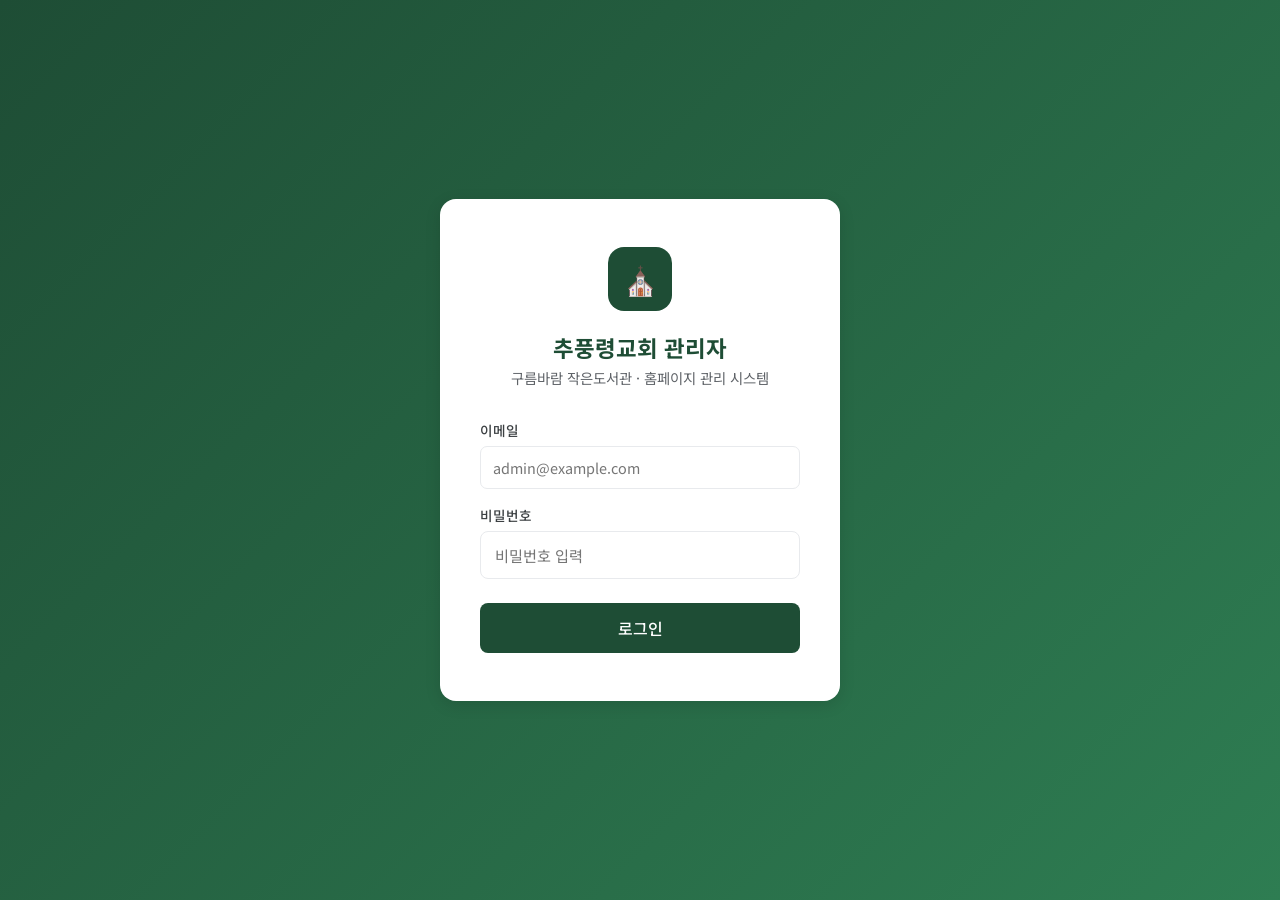
==== admin/index.html @ f8f676aa "Add files via upload" ====
<!DOCTYPE html>
<html lang="ko">
<head>
  <meta charset="UTF-8">
  <meta name="viewport" content="width=device-width, initial-scale=1.0">
  <title>관리자 페이지 — 추풍령교회</title>
  <link rel="preconnect" href="https://fonts.googleapis.com">
  <link href="https://fonts.googleapis.com/css2?family=Noto+Sans+KR:wght@300;400;500;700&display=swap" rel="stylesheet">
  <style>
    :root {
      --green-deep: #1E4D35;
      --green-mid: #2E7D52;
      --green-light: #4CAF7A;
      --amber: #D4A843;
      --amber-light: #F0C96A;
      --cream: #FAFAF7;
      --gray-50: #F8F9FA;
      --gray-100: #F1F3F4;
      --gray-200: #E8EAED;
      --gray-400: #9AA0A6;
      --gray-600: #5F6368;
      --gray-800: #3C4043;
      --text: #1a1a1a;
      --danger: #D93025;
      --danger-light: #FCE8E6;
      --success: #188038;
      --success-light: #E6F4EA;
      --shadow: 0 2px 8px rgba(0,0,0,0.08);
      --shadow-md: 0 4px 16px rgba(0,0,0,0.12);
    }

    * { box-sizing: border-box; margin: 0; padding: 0; }

    body {
      font-family: 'Noto Sans KR', sans-serif;
      background: var(--gray-100);
      color: var(--text);
      min-height: 100vh;
    }

    /* ── 로그인 화면 ── */
    #login-screen {
      min-height: 100vh;
      display: flex;
      align-items: center;
      justify-content: center;
      background: linear-gradient(135deg, var(--green-deep) 0%, var(--green-mid) 100%);
    }

    .login-card {
      background: white;
      border-radius: 16px;
      padding: 48px 40px;
      width: 100%;
      max-width: 400px;
      box-shadow: var(--shadow-md);
      text-align: center;
    }

    .login-logo {
      width: 64px;
      height: 64px;
      background: var(--green-deep);
      border-radius: 16px;
      display: flex;
      align-items: center;
      justify-content: center;
      margin: 0 auto 20px;
      font-size: 28px;
    }

    .login-card h1 { font-size: 1.4rem; color: var(--green-deep); margin-bottom: 4px; }
    .login-card p { color: var(--gray-600); font-size: 0.9rem; margin-bottom: 32px; }

    .form-group { margin-bottom: 16px; text-align: left; }
    .form-group label { display: block; font-size: 0.85rem; font-weight: 500; color: var(--gray-800); margin-bottom: 6px; }
    .form-group input {
      width: 100%;
      padding: 12px 14px;
      border: 1.5px solid var(--gray-200);
      border-radius: 8px;
      font-size: 0.95rem;
      font-family: inherit;
      transition: border-color 0.2s;
      outline: none;
    }
    .form-group input:focus { border-color: var(--green-mid); }

    .btn-login {
      width: 100%;
      padding: 13px;
      background: var(--green-deep);
      color: white;
      border: none;
      border-radius: 8px;
      font-size: 1rem;
      font-weight: 500;
      font-family: inherit;
      cursor: pointer;
      margin-top: 8px;
      transition: background 0.2s;
    }
    .btn-login:hover { background: var(--green-mid); }

    #login-error {
      color: var(--danger);
      font-size: 0.85rem;
      margin-top: 12px;
      display: none;
    }

    /* ── 관리자 레이아웃 ── */
    #admin-app { display: none; min-height: 100vh; }

    .admin-header {
      background: var(--green-deep);
      color: white;
      padding: 0 24px;
      height: 60px;
      display: flex;
      align-items: center;
      justify-content: space-between;
      position: fixed;
      top: 0; left: 0; right: 0;
      z-index: 100;
      box-shadow: 0 2px 8px rgba(0,0,0,0.2);
    }

    .admin-header-left { display: flex; align-items: center; gap: 12px; }
    .admin-header-logo { font-size: 20px; }
    .admin-header h1 { font-size: 1rem; font-weight: 600; }
    .admin-header-sub { font-size: 0.8rem; opacity: 0.7; }

    .admin-header-right { display: flex; align-items: center; gap: 12px; }
    .admin-user { font-size: 0.85rem; opacity: 0.9; }
    .btn-logout {
      background: rgba(255,255,255,0.15);
      color: white;
      border: 1px solid rgba(255,255,255,0.3);
      padding: 6px 14px;
      border-radius: 6px;
      font-size: 0.85rem;
      cursor: pointer;
      font-family: inherit;
      transition: background 0.2s;
    }
    .btn-logout:hover { background: rgba(255,255,255,0.25); }

    .admin-sidebar {
      position: fixed;
      top: 60px; left: 0;
      width: 220px;
      height: calc(100vh - 60px);
      background: white;
      border-right: 1px solid var(--gray-200);
      overflow-y: auto;
      padding: 16px 0;
    }

    .sidebar-section { margin-bottom: 8px; }
    .sidebar-label {
      padding: 8px 20px 4px;
      font-size: 0.72rem;
      font-weight: 700;
      color: var(--gray-400);
      letter-spacing: 0.08em;
      text-transform: uppercase;
    }

    .sidebar-item {
      display: flex;
      align-items: center;
      gap: 10px;
      padding: 10px 20px;
      font-size: 0.9rem;
      color: var(--gray-600);
      cursor: pointer;
      transition: all 0.15s;
      border-left: 3px solid transparent;
    }
    .sidebar-item:hover { background: var(--gray-50); color: var(--green-deep); }
    .sidebar-item.active {
      background: #E8F5EE;
      color: var(--green-deep);
      font-weight: 600;
      border-left-color: var(--green-mid);
    }
    .sidebar-icon { font-size: 16px; width: 20px; text-align: center; }

    .admin-content {
      margin-left: 220px;
      padding-top: 60px;
      min-height: 100vh;
    }

    .content-area {
      padding: 28px 32px;
      max-width: 1000px;
    }

    /* ── 페이지 헤더 ── */
    .page-header {
      display: flex;
      align-items: center;
      justify-content: space-between;
      margin-bottom: 24px;
    }
    .page-header h2 { font-size: 1.4rem; color: var(--green-deep); }
    .page-header p { font-size: 0.85rem; color: var(--gray-600); margin-top: 2px; }

    /* ── 카드 ── */
    .card {
      background: white;
      border-radius: 12px;
      padding: 24px;
      box-shadow: var(--shadow);
      margin-bottom: 20px;
    }
    .card-title {
      font-size: 1rem;
      font-weight: 600;
      color: var(--gray-800);
      margin-bottom: 16px;
      padding-bottom: 12px;
      border-bottom: 1px solid var(--gray-100);
    }

    /* ── 버튼 ── */
    .btn {
      padding: 9px 18px;
      border-radius: 7px;
      font-size: 0.875rem;
      font-weight: 500;
      font-family: inherit;
      cursor: pointer;
      border: none;
      transition: all 0.15s;
      display: inline-flex;
      align-items: center;
      gap: 6px;
    }
    .btn-primary { background: var(--green-deep); color: white; }
    .btn-primary:hover { background: var(--green-mid); }
    .btn-secondary { background: var(--gray-100); color: var(--gray-800); border: 1px solid var(--gray-200); }
    .btn-secondary:hover { background: var(--gray-200); }
    .btn-danger { background: var(--danger-light); color: var(--danger); }
    .btn-danger:hover { background: #f8d0cd; }
    .btn-sm { padding: 6px 12px; font-size: 0.8rem; }
    .btn-amber { background: var(--amber); color: white; }
    .btn-amber:hover { background: #c49030; }

    /* ── 폼 ── */
    .form-row { display: grid; grid-template-columns: 1fr 1fr; gap: 16px; margin-bottom: 16px; }
    .form-row.single { grid-template-columns: 1fr; }
    .form-row.triple { grid-template-columns: 1fr 1fr 1fr; }

    label { display: block; font-size: 0.85rem; font-weight: 500; color: var(--gray-800); margin-bottom: 6px; }
    input[type="text"], input[type="date"], input[type="url"], select, textarea {
      width: 100%;
      padding: 10px 12px;
      border: 1.5px solid var(--gray-200);
      border-radius: 7px;
      font-size: 0.9rem;
      font-family: inherit;
      color: var(--text);
      outline: none;
      transition: border-color 0.2s;
      background: white;
    }
    input:focus, select:focus, textarea:focus { border-color: var(--green-mid); }
    textarea { resize: vertical; min-height: 100px; }

    /* ── 테이블 ── */
    .data-table { width: 100%; border-collapse: collapse; }
    .data-table th {
      text-align: left;
      padding: 10px 14px;
      font-size: 0.8rem;
      font-weight: 600;
      color: var(--gray-600);
      background: var(--gray-50);
      border-bottom: 1px solid var(--gray-200);
    }
    .data-table td {
      padding: 12px 14px;
      font-size: 0.875rem;
      border-bottom: 1px solid var(--gray-100);
      vertical-align: middle;
    }
    .data-table tr:hover td { background: var(--gray-50); }
    .data-table tr:last-child td { border-bottom: none; }

    .badge {
      display: inline-block;
      padding: 3px 8px;
      border-radius: 4px;
      font-size: 0.75rem;
      font-weight: 600;
    }
    .badge-church { background: #E3F0E9; color: #1E4D35; }
    .badge-library { background: #E8F0FE; color: #1A73E8; }
    .badge-event { background: #FEF7E0; color: #B06000; }
    .badge-new { background: #FCE8E6; color: var(--danger); }

    /* ── 갤러리 업로드 ── */
    .upload-zone {
      border: 2px dashed var(--gray-200);
      border-radius: 10px;
      padding: 32px;
      text-align: center;
      cursor: pointer;
      transition: all 0.2s;
      background: var(--gray-50);
    }
    .upload-zone:hover, .upload-zone.dragover {
      border-color: var(--green-mid);
      background: #E8F5EE;
    }
    .upload-icon { font-size: 36px; margin-bottom: 8px; }
    .upload-zone p { color: var(--gray-600); font-size: 0.9rem; }
    .upload-zone span { color: var(--green-mid); font-weight: 600; }

    .preview-grid {
      display: grid;
      grid-template-columns: repeat(auto-fill, minmax(100px, 1fr));
      gap: 10px;
      margin-top: 16px;
    }
    .preview-item {
      position: relative;
      aspect-ratio: 1;
      border-radius: 8px;
      overflow: hidden;
      background: var(--gray-100);
    }
    .preview-item img { width: 100%; height: 100%; object-fit: cover; }
    .preview-remove {
      position: absolute;
      top: 4px; right: 4px;
      width: 22px; height: 22px;
      background: rgba(0,0,0,0.6);
      color: white;
      border: none;
      border-radius: 50%;
      cursor: pointer;
      font-size: 12px;
      display: flex;
      align-items: center;
      justify-content: center;
    }

    /* ── 대시보드 카드 ── */
    .stat-grid { display: grid; grid-template-columns: repeat(4, 1fr); gap: 16px; margin-bottom: 24px; }
    .stat-card {
      background: white;
      border-radius: 12px;
      padding: 20px;
      box-shadow: var(--shadow);
      display: flex;
      align-items: center;
      gap: 14px;
    }
    .stat-icon {
      width: 48px; height: 48px;
      border-radius: 10px;
      display: flex;
      align-items: center;
      justify-content: center;
      font-size: 22px;
      flex-shrink: 0;
    }
    .stat-icon.green { background: #E8F5EE; }
    .stat-icon.blue { background: #E8F0FE; }
    .stat-icon.amber { background: #FEF7E0; }
    .stat-icon.red { background: #FCE8E6; }
    .stat-num { font-size: 1.6rem; font-weight: 700; color: var(--green-deep); }
    .stat-label { font-size: 0.8rem; color: var(--gray-600); }

    /* ── 섹션 탭 ── */
    .tab-bar {
      display: flex;
      gap: 4px;
      background: var(--gray-100);
      padding: 4px;
      border-radius: 8px;
      margin-bottom: 20px;
      width: fit-content;
    }
    .tab-btn {
      padding: 8px 16px;
      border: none;
      background: none;
      border-radius: 6px;
      font-size: 0.875rem;
      font-family: inherit;
      color: var(--gray-600);
      cursor: pointer;
      transition: all 0.15s;
    }
    .tab-btn.active { background: white; color: var(--green-deep); font-weight: 600; box-shadow: var(--shadow); }

    /* ── 토스트 ── */
    #toast {
      position: fixed;
      bottom: 24px; right: 24px;
      background: var(--green-deep);
      color: white;
      padding: 12px 20px;
      border-radius: 8px;
      font-size: 0.9rem;
      box-shadow: var(--shadow-md);
      transform: translateY(80px);
      opacity: 0;
      transition: all 0.3s;
      z-index: 999;
    }
    #toast.show { transform: translateY(0); opacity: 1; }
    #toast.error { background: var(--danger); }

    /* ── 모달 ── */
    .modal-overlay {
      position: fixed;
      inset: 0;
      background: rgba(0,0,0,0.4);
      z-index: 200;
      display: flex;
      align-items: center;
      justify-content: center;
      padding: 20px;
      display: none;
    }
    .modal-overlay.open { display: flex; }
    .modal-box {
      background: white;
      border-radius: 14px;
      width: 100%;
      max-width: 560px;
      max-height: 90vh;
      overflow-y: auto;
    }
    .modal-header {
      padding: 20px 24px;
      border-bottom: 1px solid var(--gray-100);
      display: flex;
      align-items: center;
      justify-content: space-between;
    }
    .modal-header h3 { font-size: 1.1rem; color: var(--green-deep); }
    .modal-close { background: none; border: none; font-size: 20px; cursor: pointer; color: var(--gray-400); }
    .modal-body { padding: 24px; }
    .modal-footer {
      padding: 16px 24px;
      border-top: 1px solid var(--gray-100);
      display: flex;
      gap: 10px;
      justify-content: flex-end;
    }

    /* ── 빈 상태 ── */
    .empty-state { text-align: center; padding: 48px 20px; color: var(--gray-400); }
    .empty-state .empty-icon { font-size: 40px; margin-bottom: 12px; }
    .empty-state p { font-size: 0.9rem; }

    /* 반응형 */
    @media (max-width: 900px) {
      .admin-sidebar { display: none; }
      .admin-content { margin-left: 0; }
      .stat-grid { grid-template-columns: 1fr 1fr; }
    }
    @media (max-width: 600px) {
      .content-area { padding: 16px; }
      .form-row { grid-template-columns: 1fr; }
      .stat-grid { grid-template-columns: 1fr 1fr; }
    }

    /* 페이지 표시 제어 */
    .admin-page { display: none; }
    .admin-page.active { display: block; }
  </style>
</head>
<body>

<!-- ====== 로그인 화면 ====== -->
<div id="login-screen">
  <div class="login-card">
    <div class="login-logo">⛪</div>
    <h1>추풍령교회 관리자</h1>
    <p>구름바람 작은도서관 · 홈페이지 관리 시스템</p>

    <div class="form-group">
      <label for="login-email">이메일</label>
      <input type="text" id="login-email" placeholder="admin@example.com" autocomplete="username">
    </div>
    <div class="form-group">
      <label for="login-pw">비밀번호</label>
      <input type="password" id="login-pw" placeholder="비밀번호 입력" autocomplete="current-password">
    </div>
    <button class="btn-login" onclick="doLogin()">로그인</button>
    <div id="login-error">이메일 또는 비밀번호가 올바르지 않습니다.</div>
  </div>
</div>

<!-- ====== 관리자 앱 ====== -->
<div id="admin-app">
  <!-- 헤더 -->
  <header class="admin-header">
    <div class="admin-header-left">
      <span class="admin-header-logo">⛪</span>
      <div>
        <h1>추풍령교회</h1>
        <div class="admin-header-sub">구름바람 작은도서관 · 관리자 패널</div>
      </div>
    </div>
    <div class="admin-header-right">
      <span class="admin-user" id="user-email-display"></span>
      <button class="btn-logout" onclick="doLogout()">로그아웃</button>
    </div>
  </header>

  <!-- 사이드바 -->
  <nav class="admin-sidebar">
    <div class="sidebar-section">
      <div class="sidebar-label">개요</div>
      <div class="sidebar-item active" onclick="goPage('dashboard', this)">
        <span class="sidebar-icon">🏠</span> 대시보드
      </div>
    </div>
    <div class="sidebar-section">
      <div class="sidebar-label">교회</div>
      <div class="sidebar-item" onclick="goPage('notices', this)">
        <span class="sidebar-icon">📢</span> 공지 · 행사
      </div>
      <div class="sidebar-item" onclick="goPage('sermons', this)">
        <span class="sidebar-icon">🎙️</span> 설교 관리
      </div>
    </div>
    <div class="sidebar-section">
      <div class="sidebar-label">도서관</div>
      <div class="sidebar-item" onclick="goPage('programs', this)">
        <span class="sidebar-icon">📚</span> 프로그램
      </div>
      <div class="sidebar-item" onclick="goPage('gallery', this)">
        <span class="sidebar-icon">🖼️</span> 사진 갤러리
      </div>
    </div>
    <div class="sidebar-section">
      <div class="sidebar-label">운영</div>
      <div class="sidebar-item" onclick="goPage('inquiries', this)">
        <span class="sidebar-icon">✉️</span> 문의 내역
      </div>
    </div>
  </nav>

  <!-- 메인 콘텐츠 -->
  <main class="admin-content">
    <div class="content-area">

      <!-- ── 대시보드 ── -->
      <div id="page-dashboard" class="admin-page active">
        <div class="page-header">
          <div>
            <h2>대시보드</h2>
            <p>홈페이지 현황 한눈에 보기</p>
          </div>
        </div>

        <div class="stat-grid">
          <div class="stat-card">
            <div class="stat-icon green">📢</div>
            <div>
              <div class="stat-num" id="stat-notices">—</div>
              <div class="stat-label">공지사항</div>
            </div>
          </div>
          <div class="stat-card">
            <div class="stat-icon blue">🎙️</div>
            <div>
              <div class="stat-num" id="stat-sermons">—</div>
              <div class="stat-label">설교</div>
            </div>
          </div>
          <div class="stat-card">
            <div class="stat-icon amber">🖼️</div>
            <div>
              <div class="stat-num" id="stat-gallery">—</div>
              <div class="stat-label">갤러리 사진</div>
            </div>
          </div>
          <div class="stat-card">
            <div class="stat-icon red">✉️</div>
            <div>
              <div class="stat-num" id="stat-inquiries">—</div>
              <div class="stat-label">미확인 문의</div>
            </div>
          </div>
        </div>

        <div style="display:grid; grid-template-columns:1fr 1fr; gap:20px;">
          <div class="card">
            <div class="card-title">최근 공지사항</div>
            <div id="dash-notices">
              <div class="empty-state"><div class="empty-icon">📢</div><p>공지사항이 없습니다</p></div>
            </div>
            <div style="margin-top:12px;">
              <button class="btn btn-secondary btn-sm" onclick="goPage('notices', null)">모두 보기 →</button>
            </div>
          </div>
          <div class="card">
            <div class="card-title">최근 문의</div>
            <div id="dash-inquiries">
              <div class="empty-state"><div class="empty-icon">✉️</div><p>문의가 없습니다</p></div>
            </div>
            <div style="margin-top:12px;">
              <button class="btn btn-secondary btn-sm" onclick="goPage('inquiries', null)">모두 보기 →</button>
            </div>
          </div>
        </div>

        <!-- Firebase 미설정 안내 -->
        <div id="firebase-notice" class="card" style="border-left: 4px solid var(--amber); display:none;">
          <div class="card-title">⚠️ Firebase 연결 필요</div>
          <p style="font-size:0.9rem; color:var(--gray-600); margin-bottom:12px;">
            현재 데모 모드로 동작 중입니다. 데이터를 실제로 저장하려면 Firebase 프로젝트를 연결해야 합니다.
          </p>
          <p style="font-size:0.85rem; color:var(--gray-600);">
            📄 <strong>js/app.js</strong> 상단의 <code>firebaseConfig</code>에 Firebase 콘솔의 설정값을 입력하세요.<br>
            자세한 내용은 동봉된 <strong>README.md</strong>를 참조하세요.
          </p>
        </div>
      </div>

      <!-- ── 공지 · 행사 ── -->
      <div id="page-notices" class="admin-page">
        <div class="page-header">
          <div>
            <h2>공지 · 행사 관리</h2>
            <p>교회 공지, 도서관 공지, 행사 일정 관리</p>
          </div>
          <button class="btn btn-primary" onclick="openNoticeModal()">＋ 새 공지 등록</button>
        </div>

        <div class="card">
          <div class="tab-bar">
            <button class="tab-btn active" onclick="filterNotices('all', this)">전체</button>
            <button class="tab-btn" onclick="filterNotices('church', this)">교회</button>
            <button class="tab-btn" onclick="filterNotices('library', this)">도서관</button>
            <button class="tab-btn" onclick="filterNotices('event', this)">행사</button>
          </div>

          <table class="data-table">
            <thead>
              <tr>
                <th style="width:70px">분류</th>
                <th>제목</th>
                <th style="width:100px">날짜</th>
                <th style="width:80px">상태</th>
                <th style="width:120px">관리</th>
              </tr>
            </thead>
            <tbody id="notices-tbody">
              <tr><td colspan="5"><div class="empty-state"><div class="empty-icon">📢</div><p>공지사항이 없습니다</p></div></td></tr>
            </tbody>
          </table>
        </div>
      </div>

      <!-- ── 설교 관리 ── -->
      <div id="page-sermons" class="admin-page">
        <div class="page-header">
          <div>
            <h2>설교 관리</h2>
            <p>유튜브 연동으로 설교 영상 등록</p>
          </div>
          <button class="btn btn-primary" onclick="openSermonModal()">＋ 설교 등록</button>
        </div>

        <div class="card" style="margin-bottom:20px; padding:16px 20px; background:#F0F7F4; border:1px solid #C5DED0;">
          <p style="font-size:0.875rem; color:var(--green-deep);">
            💡 유튜브 영상 URL(또는 영상 ID)만 입력하면 썸네일과 함께 자동으로 표시됩니다.
          </p>
        </div>

        <div class="card">
          <table class="data-table">
            <thead>
              <tr>
                <th style="width:80px">썸네일</th>
                <th>설교 제목</th>
                <th style="width:90px">설교자</th>
                <th style="width:100px">날짜</th>
                <th style="width:140px">본문</th>
                <th style="width:100px">관리</th>
              </tr>
            </thead>
            <tbody id="sermons-tbody">
              <tr><td colspan="6"><div class="empty-state"><div class="empty-icon">🎙️</div><p>등록된 설교가 없습니다</p></div></td></tr>
            </tbody>
          </table>
        </div>
      </div>

      <!-- ── 프로그램 ── -->
      <div id="page-programs" class="admin-page">
        <div class="page-header">
          <div>
            <h2>프로그램 관리</h2>
            <p>구름바람 작은도서관 운영 프로그램</p>
          </div>
          <button class="btn btn-primary" onclick="openProgramModal()">＋ 프로그램 추가</button>
        </div>

        <div class="card">
          <table class="data-table">
            <thead>
              <tr>
                <th>프로그램명</th>
                <th style="width:80px">대상</th>
                <th style="width:90px">운영 현황</th>
                <th style="width:180px">한 줄 소개</th>
                <th style="width:100px">관리</th>
              </tr>
            </thead>
            <tbody id="programs-tbody"></tbody>
          </table>
        </div>
      </div>

      <!-- ── 갤러리 ── -->
      <div id="page-gallery" class="admin-page">
        <div class="page-header">
          <div>
            <h2>사진 갤러리</h2>
            <p>활동 사진 업로드 및 관리</p>
          </div>
        </div>

        <div class="card">
          <div class="card-title">📤 사진 업로드</div>

          <div class="form-row triple">
            <div>
              <label>카테고리</label>
              <select id="gallery-category">
                <option value="church">교회 활동</option>
                <option value="worship">예배</option>
                <option value="library">도서관</option>
                <option value="program">프로그램</option>
                <option value="event">행사</option>
              </select>
            </div>
            <div>
              <label>날짜</label>
              <input type="date" id="gallery-date">
            </div>
            <div>
              <label>제목 (선택)</label>
              <input type="text" id="gallery-title" placeholder="활동명 입력">
            </div>
          </div>

          <div class="upload-zone" id="upload-zone"
               onclick="document.getElementById('gallery-file-input').click()"
               ondragover="handleDragOver(event)"
               ondragleave="handleDragLeave(event)"
               ondrop="handleDrop(event)">
            <div class="upload-icon">📷</div>
            <p><span>클릭하거나 드래그</span>하여 사진을 추가하세요</p>
            <p style="font-size:0.8rem; color:var(--gray-400); margin-top:4px;">JPG, PNG, WEBP · 최대 10MB · 여러 장 동시 업로드 가능</p>
          </div>
          <input type="file" id="gallery-file-input" accept="image/*" multiple style="display:none" onchange="handleFileSelect(event)">

          <div class="preview-grid" id="preview-grid"></div>

          <div style="margin-top:16px; display:flex; gap:10px; align-items:center;">
            <button class="btn btn-primary" onclick="uploadGallery()">☁️ 업로드</button>
            <button class="btn btn-secondary" onclick="clearPreview()">초기화</button>
            <span id="upload-status" style="font-size:0.85rem; color:var(--gray-600);"></span>
          </div>
        </div>

        <div class="card">
          <div class="card-title">📁 등록된 사진</div>
          <div class="tab-bar">
            <button class="tab-btn active" onclick="filterGallery('all', this)">전체</button>
            <button class="tab-btn" onclick="filterGallery('church', this)">교회</button>
            <button class="tab-btn" onclick="filterGallery('worship', this)">예배</button>
            <button class="tab-btn" onclick="filterGallery('library', this)">도서관</button>
            <button class="tab-btn" onclick="filterGallery('program', this)">프로그램</button>
            <button class="tab-btn" onclick="filterGallery('event', this)">행사</button>
          </div>
          <div id="gallery-grid" style="display:grid; grid-template-columns:repeat(auto-fill, minmax(130px, 1fr)); gap:12px;">
            <div class="empty-state" style="grid-column:1/-1;"><div class="empty-icon">🖼️</div><p>등록된 사진이 없습니다</p></div>
          </div>
        </div>
      </div>

      <!-- ── 문의 내역 ── -->
      <div id="page-inquiries" class="admin-page">
        <div class="page-header">
          <div>
            <h2>문의 내역</h2>
            <p>홈페이지 문의하기를 통해 접수된 내용</p>
          </div>
        </div>

        <div class="card">
          <table class="data-table">
            <thead>
              <tr>
                <th style="width:90px">날짜</th>
                <th style="width:90px">이름</th>
                <th style="width:110px">연락처</th>
                <th>제목</th>
                <th style="width:70px">확인</th>
                <th style="width:80px">관리</th>
              </tr>
            </thead>
            <tbody id="inquiries-tbody">
              <tr><td colspan="6"><div class="empty-state"><div class="empty-icon">✉️</div><p>문의가 없습니다</p></div></td></tr>
            </tbody>
          </table>
        </div>
      </div>

    </div>
  </main>
</div>

<!-- ====== 공지 등록 모달 ====== -->
<div class="modal-overlay" id="notice-modal">
  <div class="modal-box">
    <div class="modal-header">
      <h3 id="notice-modal-title">공지 등록</h3>
      <button class="modal-close" onclick="closeModal('notice-modal')">✕</button>
    </div>
    <div class="modal-body">
      <input type="hidden" id="notice-edit-id">
      <div class="form-row">
        <div>
          <label>분류 *</label>
          <select id="notice-category">
            <option value="church">교회 공지</option>
            <option value="library">도서관 공지</option>
            <option value="event">행사</option>
          </select>
        </div>
        <div>
          <label>날짜 *</label>
          <input type="date" id="notice-date">
        </div>
      </div>
      <div class="form-row single">
        <div>
          <label>제목 *</label>
          <input type="text" id="notice-title" placeholder="공지 제목 입력">
        </div>
      </div>
      <div class="form-row single">
        <div>
          <label>내용</label>
          <textarea id="notice-content" rows="5" placeholder="공지 내용을 입력하세요"></textarea>
        </div>
      </div>
    </div>
    <div class="modal-footer">
      <button class="btn btn-secondary" onclick="closeModal('notice-modal')">취소</button>
      <button class="btn btn-primary" onclick="saveNotice()">저장</button>
    </div>
  </div>
</div>

<!-- ====== 설교 등록 모달 ====== -->
<div class="modal-overlay" id="sermon-modal">
  <div class="modal-box">
    <div class="modal-header">
      <h3 id="sermon-modal-title">설교 등록</h3>
      <button class="modal-close" onclick="closeModal('sermon-modal')">✕</button>
    </div>
    <div class="modal-body">
      <input type="hidden" id="sermon-edit-id">
      <div class="form-row single">
        <div>
          <label>설교 제목 *</label>
          <input type="text" id="sermon-title" placeholder="예) 하나님의 은혜">
        </div>
      </div>
      <div class="form-row">
        <div>
          <label>설교자</label>
          <input type="text" id="sermon-preacher" placeholder="예) 김철홍 목사">
        </div>
        <div>
          <label>날짜 *</label>
          <input type="date" id="sermon-date">
        </div>
      </div>
      <div class="form-row single">
        <div>
          <label>본문 성경</label>
          <input type="text" id="sermon-scripture" placeholder="예) 요한복음 3:16">
        </div>
      </div>
      <div class="form-row single">
        <div>
          <label>유튜브 URL 또는 영상 ID *</label>
          <input type="text" id="sermon-youtube" placeholder="예) https://youtube.com/watch?v=... 또는 dQw4w9WgXcQ">
        </div>
      </div>
      <div id="youtube-preview" style="margin-top:12px; display:none;">
        <img id="yt-thumb" src="" alt="썸네일" style="width:100%; border-radius:8px; max-height:180px; object-fit:cover;">
      </div>
    </div>
    <div class="modal-footer">
      <button class="btn btn-secondary" onclick="closeModal('sermon-modal')">취소</button>
      <button class="btn btn-secondary" onclick="previewYoutube()">미리보기</button>
      <button class="btn btn-primary" onclick="saveSermon()">저장</button>
    </div>
  </div>
</div>

<!-- ====== 프로그램 등록 모달 ====== -->
<div class="modal-overlay" id="program-modal">
  <div class="modal-box">
    <div class="modal-header">
      <h3 id="program-modal-title">프로그램 추가</h3>
      <button class="modal-close" onclick="closeModal('program-modal')">✕</button>
    </div>
    <div class="modal-body">
      <input type="hidden" id="program-edit-id">
      <div class="form-row single">
        <div>
          <label>프로그램명 *</label>
          <input type="text" id="program-name" placeholder="예) 구름빵 독서교실">
        </div>
      </div>
      <div class="form-row">
        <div>
          <label>대상</label>
          <input type="text" id="program-target" placeholder="예) 아동, 어르신">
        </div>
        <div>
          <label>운영 현황</label>
          <select id="program-status">
            <option value="운영 중">운영 중</option>
            <option value="모집 중">모집 중</option>
            <option value="준비 중">준비 중</option>
            <option value="종료">종료</option>
          </select>
        </div>
      </div>
      <div class="form-row single">
        <div>
          <label>한 줄 소개</label>
          <input type="text" id="program-desc" placeholder="프로그램을 한 줄로 소개해주세요">
        </div>
      </div>
      <div class="form-row single">
        <div>
          <label>상세 내용</label>
          <textarea id="program-detail" rows="4" placeholder="운영 방식, 일정, 문의처 등"></textarea>
        </div>
      </div>
      <div class="form-row">
        <div>
          <label>아이콘 (이모지)</label>
          <input type="text" id="program-icon" placeholder="예) 📚 🎨 ⚽">
        </div>
        <div>
          <label>신규 프로그램 표시</label>
          <select id="program-new">
            <option value="false">일반</option>
            <option value="true">신규 🆕</option>
          </select>
        </div>
      </div>
    </div>
    <div class="modal-footer">
      <button class="btn btn-secondary" onclick="closeModal('program-modal')">취소</button>
      <button class="btn btn-primary" onclick="saveProgram()">저장</button>
    </div>
  </div>
</div>

<!-- ====== 문의 상세 모달 ====== -->
<div class="modal-overlay" id="inquiry-modal">
  <div class="modal-box">
    <div class="modal-header">
      <h3>문의 상세</h3>
      <button class="modal-close" onclick="closeModal('inquiry-modal')">✕</button>
    </div>
    <div class="modal-body" id="inquiry-detail-body"></div>
    <div class="modal-footer">
      <button class="btn btn-secondary" onclick="closeModal('inquiry-modal')">닫기</button>
      <button class="btn btn-primary" id="inquiry-confirm-btn" onclick="confirmInquiry()">확인 처리</button>
    </div>
  </div>
</div>

<!-- 토스트 -->
<div id="toast"></div>

<!-- ====== Firebase & JS ====== -->
<script type="module">
import { initializeApp } from 'https://www.gstatic.com/firebasejs/10.12.0/firebase-app.js';
import {
  getAuth, signInWithEmailAndPassword, signOut, onAuthStateChanged
} from 'https://www.gstatic.com/firebasejs/10.12.0/firebase-auth.js';
import {
  getFirestore, collection, doc, addDoc, getDoc, getDocs,
  updateDoc, deleteDoc, query, orderBy, limit, where,
  serverTimestamp, Timestamp
} from 'https://www.gstatic.com/firebasejs/10.12.0/firebase-firestore.js';
import {
  getStorage, ref, uploadBytesResumable, getDownloadURL, deleteObject
} from 'https://www.gstatic.com/firebasejs/10.12.0/firebase-storage.js';

// ── Firebase 설정 (app.js와 동일한 값 사용) ──────────────────────────
const firebaseConfig = {
  apiKey: "AIzaSyBQRhS0KaxPbATQiiFUxzKcHItGeKNcRBQ",
  authDomain: "chupungnyeong-church.firebaseapp.com",
  projectId: "chupungnyeong-church",
  storageBucket: "chupungnyeong-church.firebasestorage.app",
  messagingSenderId: "755175893815",
  appId: "1:755175893815:web:60ff685cbfa95e9f5948b2",
  measurementId: "G-CG7BB1FD0Y"
};
// ─────────────────────────────────────────────────────────────────────

let app, auth, db, storage;
let isFirebaseReady = false;
let currentUser = null;
let editingInquiryId = null;

// 데모 데이터
const demoData = {
  notices: [
    { id:'n1', title:'2025 하반기 교회 비전 집회 안내', category:'church', date:'2025-08-20', content:'하반기 비전집회가 8월 25일부터 27일까지 진행됩니다.' },
    { id:'n2', title:'구름빵 독서교실 신청 안내', category:'library', date:'2025-08-15', content:'9월 독서교실 참가 신청을 받습니다. 관심 있는 분은 문의해 주세요.' },
    { id:'n3', title:'가을바람 음악회 준비위원 모집', category:'event', date:'2025-08-10', content:'10월 가을바람 음악회 준비위원을 모집합니다.' },
  ],
  sermons: [
    { id:'s1', title:'하나님의 은혜와 우리의 사명', preacher:'김철홍 목사', date:'2025-08-17', scripture:'에베소서 2:8-10', youtubeId:'dQw4w9WgXcQ' },
    { id:'s2', title:'말씀 위에 세워지는 교회', preacher:'김철홍 목사', date:'2025-08-10', scripture:'마태복음 16:18', youtubeId:'dQw4w9WgXcQ' },
  ],
  programs: [
    { id:'p1', name:'구름빵 독서교실', target:'아동', status:'운영 중', desc:'그림책과 독서로 세상을 배워가는 시간', icon:'📖', isNew:false },
    { id:'p2', name:'문해교실', target:'어르신', status:'운영 중', desc:'한글을 배우고 쓰는 삶의 교실', icon:'✏️', isNew:false },
    { id:'p3', name:'풋살·체육 프로그램', target:'아동·청소년', status:'모집 중', desc:'아이원스포츠 연계 전문 체육활동', icon:'⚽', isNew:true },
    { id:'p4', name:'다자녀 동아리 모임', target:'가족', status:'준비 중', desc:'다자녀 가정 교제와 공동체 형성', icon:'👨‍👩‍👧‍👦', isNew:true },
  ],
  gallery: [],
  inquiries: [
    { id:'i1', name:'이민준', phone:'010-1234-5678', subject:'도서관 프로그램 문의', message:'독서교실 신청 방법이 궁금합니다.', confirmed:false, createdAt:'2025-08-18' },
  ]
};

// ── 초기화 ─────────────────────────────────────────────────────────

try {
  if (firebaseConfig.apiKey !== 'YOUR_API_KEY') {
    app = initializeApp(firebaseConfig);
    auth = getAuth(app);
    db = getFirestore(app);
    storage = getStorage(app);
    isFirebaseReady = true;
  }
} catch(e) { console.warn('Firebase 초기화 실패:', e); }

// ── 노출 (전역) ────────────────────────────────────────────────────

window.doLogin = async function() {
  const email = document.getElementById('login-email').value.trim();
  const pw = document.getElementById('login-pw').value;
  const errEl = document.getElementById('login-error');
  errEl.style.display = 'none';

  if (!email || !pw) { errEl.textContent = '이메일과 비밀번호를 입력하세요.'; errEl.style.display = 'block'; return; }

  if (!isFirebaseReady) {
    // 데모 로그인
    if (email === 'admin' && pw === 'admin1234') {
      showAdmin({ email });
    } else {
      errEl.style.display = 'block';
    }
    return;
  }

  try {
    const cred = await signInWithEmailAndPassword(auth, email, pw);
    showAdmin(cred.user);
  } catch(e) {
    errEl.style.display = 'block';
  }
};

window.doLogout = async function() {
  if (isFirebaseReady && auth) await signOut(auth);
  document.getElementById('admin-app').style.display = 'none';
  document.getElementById('login-screen').style.display = 'flex';
};

window.goPage = function(name, el) {
  document.querySelectorAll('.admin-page').forEach(p => p.classList.remove('active'));
  document.querySelectorAll('.sidebar-item').forEach(i => i.classList.remove('active'));
  document.getElementById(`page-${name}`).classList.add('active');
  if (el) el.classList.add('active');
  loadPage(name);
};

if (isFirebaseReady) {
  onAuthStateChanged(auth, user => {
    if (user) showAdmin(user);
  });
}

// ── 로그인 후 앱 표시 ──────────────────────────────────────────────

function showAdmin(user) {
  currentUser = user;
  document.getElementById('login-screen').style.display = 'none';
  document.getElementById('admin-app').style.display = 'block';
  document.getElementById('user-email-display').textContent = user.email || '관리자';
  if (!isFirebaseReady) {
    document.getElementById('firebase-notice').style.display = 'block';
  }
  loadPage('dashboard');
}

// ── 페이지별 데이터 로드 ──────────────────────────────────────────

async function loadPage(name) {
  switch(name) {
    case 'dashboard': await loadDashboard(); break;
    case 'notices':   await loadNotices(); break;
    case 'sermons':   await loadSermons(); break;
    case 'programs':  await loadPrograms(); break;
    case 'gallery':   await loadGallery(); break;
    case 'inquiries': await loadInquiries(); break;
  }
}

// ── 대시보드 ──────────────────────────────────────────────────────

async function loadDashboard() {
  let notices, sermons, gallery, inquiries;

  if (isFirebaseReady) {
    const [nSnap, sSnap, gSnap, iSnap] = await Promise.all([
      getDocs(collection(db, 'notices')),
      getDocs(collection(db, 'sermons')),
      getDocs(collection(db, 'gallery')),
      getDocs(query(collection(db, 'inquiries'), where('confirmed','==',false))),
    ]);
    notices = nSnap.docs;
    sermons = sSnap.docs;
    gallery = gSnap.docs;
    inquiries = iSnap.docs;

    document.getElementById('stat-notices').textContent = notices.length;
    document.getElementById('stat-sermons').textContent = sermons.length;
    document.getElementById('stat-gallery').textContent = gallery.length;
    document.getElementById('stat-inquiries').textContent = inquiries.length;

    // 최근 공지 3개
    const recentN = nSnap.docs.sort((a,b)=> b.data().date?.localeCompare(a.data().date||'') || 0).slice(0,3);
    renderDashNotices(recentN.map(d=>({id:d.id,...d.data()})));
    const recentI = iSnap.docs.slice(0,3);
    renderDashInquiries(recentI.map(d=>({id:d.id,...d.data()})));
  } else {
    document.getElementById('stat-notices').textContent = demoData.notices.length;
    document.getElementById('stat-sermons').textContent = demoData.sermons.length;
    document.getElementById('stat-gallery').textContent = demoData.gallery.length;
    document.getElementById('stat-inquiries').textContent = demoData.inquiries.filter(i=>!i.confirmed).length;
    renderDashNotices(demoData.notices.slice(0,3));
    renderDashInquiries(demoData.inquiries.slice(0,3));
  }
}

function renderDashNotices(items) {
  const el = document.getElementById('dash-notices');
  if (!items.length) { el.innerHTML = '<div class="empty-state"><div class="empty-icon">📢</div><p>공지사항이 없습니다</p></div>'; return; }
  el.innerHTML = items.map(n => `
    <div style="display:flex;align-items:center;gap:10px;padding:8px 0;border-bottom:1px solid var(--gray-100);">
      <span class="badge badge-${n.category}">${{church:'교회',library:'도서관',event:'행사'}[n.category]||n.category}</span>
      <span style="font-size:0.875rem;flex:1;">${n.title}</span>
      <span style="font-size:0.8rem;color:var(--gray-400);">${n.date||''}</span>
    </div>`).join('');
}

function renderDashInquiries(items) {
  const el = document.getElementById('dash-inquiries');
  if (!items.length) { el.innerHTML = '<div class="empty-state"><div class="empty-icon">✉️</div><p>문의가 없습니다</p></div>'; return; }
  el.innerHTML = items.map(i => `
    <div style="padding:8px 0;border-bottom:1px solid var(--gray-100);">
      <div style="display:flex;justify-content:space-between;margin-bottom:2px;">
        <span style="font-size:0.875rem;font-weight:500;">${i.name}</span>
        <span style="font-size:0.8rem;color:var(--gray-400);">${i.createdAt||''}</span>
      </div>
      <div style="font-size:0.82rem;color:var(--gray-600);">${i.subject}</div>
    </div>`).join('');
}

// ── 공지 ──────────────────────────────────────────────────────────

let allNotices = [];

async function loadNotices() {
  allNotices = isFirebaseReady
    ? (await getDocs(query(collection(db,'notices'), orderBy('date','desc')))).docs.map(d=>({id:d.id,...d.data()}))
    : [...demoData.notices];
  renderNoticesTable(allNotices);
}

function renderNoticesTable(items) {
  const tbody = document.getElementById('notices-tbody');
  if (!items.length) {
    tbody.innerHTML = '<tr><td colspan="5"><div class="empty-state"><div class="empty-icon">📢</div><p>공지사항이 없습니다</p></div></td></tr>';
    return;
  }
  const catMap = {church:'교회',library:'도서관',event:'행사'};
  tbody.innerHTML = items.map(n => `
    <tr>
      <td><span class="badge badge-${n.category}">${catMap[n.category]||n.category}</span></td>
      <td>${n.title}</td>
      <td>${n.date||''}</td>
      <td><span style="font-size:0.8rem;color:var(--gray-600);">게시 중</span></td>
      <td>
        <button class="btn btn-secondary btn-sm" onclick="editNotice('${n.id}')">수정</button>
        <button class="btn btn-danger btn-sm" style="margin-left:4px;" onclick="deleteItem('notices','${n.id}')">삭제</button>
      </td>
    </tr>`).join('');
}

window.filterNotices = function(cat, el) {
  document.querySelectorAll('#page-notices .tab-btn').forEach(b=>b.classList.remove('active'));
  el.classList.add('active');
  renderNoticesTable(cat==='all' ? allNotices : allNotices.filter(n=>n.category===cat));
};

window.openNoticeModal = function(data) {
  document.getElementById('notice-modal-title').textContent = data ? '공지 수정' : '공지 등록';
  document.getElementById('notice-edit-id').value = data?.id || '';
  document.getElementById('notice-category').value = data?.category || 'church';
  document.getElementById('notice-date').value = data?.date || todayStr();
  document.getElementById('notice-title').value = data?.title || '';
  document.getElementById('notice-content').value = data?.content || '';
  openModal('notice-modal');
};

window.editNotice = function(id) {
  const n = allNotices.find(x=>x.id===id);
  if (n) openNoticeModal(n);
};

window.saveNotice = async function() {
  const id = document.getElementById('notice-edit-id').value;
  const data = {
    category: document.getElementById('notice-category').value,
    date: document.getElementById('notice-date').value,
    title: document.getElementById('notice-title').value.trim(),
    content: document.getElementById('notice-content').value.trim(),
  };
  if (!data.title) { showToast('제목을 입력해주세요', 'error'); return; }

  if (isFirebaseReady) {
    if (id) {
      await updateDoc(doc(db,'notices',id), {...data, updatedAt:serverTimestamp()});
    } else {
      await addDoc(collection(db,'notices'), {...data, createdAt:serverTimestamp()});
    }
  } else {
    if (id) {
      const i = demoData.notices.findIndex(x=>x.id===id);
      if (i>=0) demoData.notices[i] = {...demoData.notices[i],...data};
    } else {
      demoData.notices.unshift({id:'n'+Date.now(),...data});
    }
  }
  closeModal('notice-modal');
  showToast(id ? '공지가 수정되었습니다' : '공지가 등록되었습니다');
  await loadNotices();
};

// ── 설교 ──────────────────────────────────────────────────────────

let allSermons = [];

async function loadSermons() {
  allSermons = isFirebaseReady
    ? (await getDocs(query(collection(db,'sermons'), orderBy('date','desc')))).docs.map(d=>({id:d.id,...d.data()}))
    : [...demoData.sermons];
  renderSermonsTable(allSermons);
}

function renderSermonsTable(items) {
  const tbody = document.getElementById('sermons-tbody');
  if (!items.length) {
    tbody.innerHTML = '<tr><td colspan="6"><div class="empty-state"><div class="empty-icon">🎙️</div><p>등록된 설교가 없습니다</p></div></td></tr>';
    return;
  }
  tbody.innerHTML = items.map(s => {
    const ytId = extractYtId(s.youtubeId || s.youtubeUrl || '');
    const thumb = ytId ? `https://img.youtube.com/vi/${ytId}/default.jpg` : '';
    return `
    <tr>
      <td>${thumb ? `<img src="${thumb}" style="width:64px;height:36px;object-fit:cover;border-radius:4px;">` : '—'}</td>
      <td>${s.title}</td>
      <td>${s.preacher||'—'}</td>
      <td>${s.date||''}</td>
      <td style="font-size:0.82rem;">${s.scripture||'—'}</td>
      <td>
        <button class="btn btn-secondary btn-sm" onclick="editSermon('${s.id}')">수정</button>
        <button class="btn btn-danger btn-sm" style="margin-left:4px;" onclick="deleteItem('sermons','${s.id}')">삭제</button>
      </td>
    </tr>`;
  }).join('');
}

window.openSermonModal = function(data) {
  document.getElementById('sermon-modal-title').textContent = data ? '설교 수정' : '설교 등록';
  document.getElementById('sermon-edit-id').value = data?.id || '';
  document.getElementById('sermon-title').value = data?.title || '';
  document.getElementById('sermon-preacher').value = data?.preacher || '김철홍 목사';
  document.getElementById('sermon-date').value = data?.date || todayStr();
  document.getElementById('sermon-scripture').value = data?.scripture || '';
  document.getElementById('sermon-youtube').value = data?.youtubeId || data?.youtubeUrl || '';
  document.getElementById('youtube-preview').style.display = 'none';
  openModal('sermon-modal');
};

window.editSermon = function(id) {
  const s = allSermons.find(x=>x.id===id);
  if (s) openSermonModal(s);
};

window.previewYoutube = function() {
  const val = document.getElementById('sermon-youtube').value.trim();
  const id = extractYtId(val);
  if (!id) { showToast('유효한 유튜브 URL이 아닙니다', 'error'); return; }
  document.getElementById('yt-thumb').src = `https://img.youtube.com/vi/${id}/hqdefault.jpg`;
  document.getElementById('youtube-preview').style.display = 'block';
};

window.saveSermon = async function() {
  const id = document.getElementById('sermon-edit-id').value;
  const ytRaw = document.getElementById('sermon-youtube').value.trim();
  const ytId = extractYtId(ytRaw);
  const data = {
    title: document.getElementById('sermon-title').value.trim(),
    preacher: document.getElementById('sermon-preacher').value.trim(),
    date: document.getElementById('sermon-date').value,
    scripture: document.getElementById('sermon-scripture').value.trim(),
    youtubeId: ytId || ytRaw,
    youtubeUrl: ytRaw,
  };
  if (!data.title) { showToast('제목을 입력해주세요', 'error'); return; }

  if (isFirebaseReady) {
    if (id) await updateDoc(doc(db,'sermons',id), {...data, updatedAt:serverTimestamp()});
    else await addDoc(collection(db,'sermons'), {...data, createdAt:serverTimestamp()});
  } else {
    if (id) {
      const i = demoData.sermons.findIndex(x=>x.id===id);
      if (i>=0) demoData.sermons[i] = {...demoData.sermons[i],...data};
    } else {
      demoData.sermons.unshift({id:'s'+Date.now(),...data});
    }
  }
  closeModal('sermon-modal');
  showToast(id ? '설교가 수정되었습니다' : '설교가 등록되었습니다');
  await loadSermons();
};

// ── 프로그램 ──────────────────────────────────────────────────────

let allPrograms = [];

async function loadPrograms() {
  allPrograms = isFirebaseReady
    ? (await getDocs(collection(db,'programs'))).docs.map(d=>({id:d.id,...d.data()}))
    : [...demoData.programs];
  renderProgramsTable(allPrograms);
}

function renderProgramsTable(items) {
  const tbody = document.getElementById('programs-tbody');
  if (!items.length) {
    tbody.innerHTML = '<tr><td colspan="5"><div class="empty-state"><div class="empty-icon">📚</div><p>등록된 프로그램이 없습니다</p></div></td></tr>';
    return;
  }
  const statusColor = {'운영 중':'#188038','모집 중':'#1A73E8','준비 중':'#B06000','종료':'#5F6368'};
  tbody.innerHTML = items.map(p => `
    <tr>
      <td>${p.icon||'📌'} ${p.name}${p.isNew||p.isNew==='true'?' <span class="badge badge-new">NEW</span>':''}</td>
      <td>${p.target||'—'}</td>
      <td><span style="font-size:0.82rem;color:${statusColor[p.status]||'#333'};font-weight:600;">${p.status||''}</span></td>
      <td style="font-size:0.82rem;color:var(--gray-600);">${p.desc||''}</td>
      <td>
        <button class="btn btn-secondary btn-sm" onclick="editProgram('${p.id}')">수정</button>
        <button class="btn btn-danger btn-sm" style="margin-left:4px;" onclick="deleteItem('programs','${p.id}')">삭제</button>
      </td>
    </tr>`).join('');
}

window.openProgramModal = function(data) {
  document.getElementById('program-modal-title').textContent = data ? '프로그램 수정' : '프로그램 추가';
  document.getElementById('program-edit-id').value = data?.id || '';
  document.getElementById('program-name').value = data?.name || '';
  document.getElementById('program-target').value = data?.target || '';
  document.getElementById('program-status').value = data?.status || '운영 중';
  document.getElementById('program-desc').value = data?.desc || '';
  document.getElementById('program-detail').value = data?.detail || '';
  document.getElementById('program-icon').value = data?.icon || '';
  document.getElementById('program-new').value = (data?.isNew === true || data?.isNew === 'true') ? 'true' : 'false';
  openModal('program-modal');
};

window.editProgram = function(id) {
  const p = allPrograms.find(x=>x.id===id);
  if (p) openProgramModal(p);
};

window.saveProgram = async function() {
  const id = document.getElementById('program-edit-id').value;
  const data = {
    name: document.getElementById('program-name').value.trim(),
    target: document.getElementById('program-target').value.trim(),
    status: document.getElementById('program-status').value,
    desc: document.getElementById('program-desc').value.trim(),
    detail: document.getElementById('program-detail').value.trim(),
    icon: document.getElementById('program-icon').value.trim(),
    isNew: document.getElementById('program-new').value === 'true',
  };
  if (!data.name) { showToast('프로그램명을 입력해주세요', 'error'); return; }

  if (isFirebaseReady) {
    if (id) await updateDoc(doc(db,'programs',id), {...data, updatedAt:serverTimestamp()});
    else await addDoc(collection(db,'programs'), {...data, createdAt:serverTimestamp()});
  } else {
    if (id) {
      const i = demoData.programs.findIndex(x=>x.id===id);
      if (i>=0) demoData.programs[i] = {...demoData.programs[i],...data};
    } else {
      demoData.programs.push({id:'p'+Date.now(),...data});
    }
  }
  closeModal('program-modal');
  showToast(id ? '프로그램이 수정되었습니다' : '프로그램이 등록되었습니다');
  await loadPrograms();
};

// ── 갤러리 ────────────────────────────────────────────────────────

let pendingFiles = [];
let allGallery = [];

window.handleFileSelect = function(e) { addFiles(Array.from(e.target.files)); e.target.value = ''; };
window.handleDragOver = function(e) { e.preventDefault(); document.getElementById('upload-zone').classList.add('dragover'); };
window.handleDragLeave = function() { document.getElementById('upload-zone').classList.remove('dragover'); };
window.handleDrop = function(e) {
  e.preventDefault();
  document.getElementById('upload-zone').classList.remove('dragover');
  addFiles(Array.from(e.dataTransfer.files).filter(f=>f.type.startsWith('image/')));
};

function addFiles(files) {
  files.forEach(f => {
    if (pendingFiles.find(p=>p.name===f.name)) return;
    pendingFiles.push(f);
    const reader = new FileReader();
    reader.onload = e2 => {
      const grid = document.getElementById('preview-grid');
      const div = document.createElement('div');
      div.className = 'preview-item';
      div.dataset.name = f.name;
      div.innerHTML = `<img src="${e2.target.result}"><button class="preview-remove" onclick="removePreview('${f.name}')">✕</button>`;
      grid.appendChild(div);
    };
    reader.readAsDataURL(f);
  });
}

window.removePreview = function(name) {
  pendingFiles = pendingFiles.filter(f=>f.name!==name);
  const el = document.querySelector(`[data-name="${name}"]`);
  if (el) el.remove();
};

window.clearPreview = function() {
  pendingFiles = [];
  document.getElementById('preview-grid').innerHTML = '';
  document.getElementById('upload-status').textContent = '';
};

window.uploadGallery = async function() {
  if (!pendingFiles.length) { showToast('업로드할 사진을 선택하세요', 'error'); return; }
  const category = document.getElementById('gallery-category').value;
  const date = document.getElementById('gallery-date').value || todayStr();
  const title = document.getElementById('gallery-title').value.trim();
  const status = document.getElementById('upload-status');
  status.textContent = `0 / ${pendingFiles.length} 업로드 중...`;

  if (!isFirebaseReady) {
    // 데모 모드: URL 없이 저장
    pendingFiles.forEach(f => {
      demoData.gallery.push({ id:'g'+Date.now()+Math.random(), category, date, title:title||f.name, url:'' });
    });
    showToast(`${pendingFiles.length}장이 등록되었습니다`);
    clearPreview();
    await loadGallery();
    return;
  }

  let done = 0;
  for (const file of pendingFiles) {
    const storRef = ref(storage, `gallery/${date}/${Date.now()}_${file.name}`);
    const task = uploadBytesResumable(storRef, file);
    await new Promise((res, rej) => {
      task.on('state_changed', null, rej, async () => {
        const url = await getDownloadURL(task.snapshot.ref);
        await addDoc(collection(db,'gallery'), {
          url, category, date, title:title||file.name,
          storPath: storRef.fullPath, createdAt: serverTimestamp()
        });
        done++;
        status.textContent = `${done} / ${pendingFiles.length} 완료`;
        res();
      });
    });
  }

  showToast(`${pendingFiles.length}장 업로드 완료`);
  clearPreview();
  await loadGallery();
};

async function loadGallery() {
  allGallery = isFirebaseReady
    ? (await getDocs(query(collection(db,'gallery'), orderBy('date','desc')))).docs.map(d=>({id:d.id,...d.data()}))
    : [...demoData.gallery];
  renderGalleryGrid(allGallery);
}

function renderGalleryGrid(items) {
  const grid = document.getElementById('gallery-grid');
  if (!items.length) {
    grid.innerHTML = '<div class="empty-state" style="grid-column:1/-1;"><div class="empty-icon">🖼️</div><p>등록된 사진이 없습니다</p></div>';
    return;
  }
  const catLabel = {church:'교회',worship:'예배',library:'도서관',program:'프로그램',event:'행사'};
  grid.innerHTML = items.map(g => `
    <div style="position:relative;">
      <div style="aspect-ratio:1;border-radius:8px;overflow:hidden;background:var(--gray-100);">
        ${g.url ? `<img src="${g.url}" style="width:100%;height:100%;object-fit:cover;">` : `<div style="width:100%;height:100%;display:flex;align-items:center;justify-content:center;font-size:32px;">🖼️</div>`}
      </div>
      <div style="position:absolute;top:4px;left:4px;"><span class="badge badge-library" style="font-size:0.68rem;">${catLabel[g.category]||g.category}</span></div>
      <button class="btn btn-danger btn-sm" style="width:100%;margin-top:4px;padding:4px;" onclick="deleteGalleryItem('${g.id}','${g.storPath||''}')">삭제</button>
    </div>`).join('');
}

window.filterGallery = function(cat, el) {
  document.querySelectorAll('#page-gallery .tab-btn').forEach(b=>b.classList.remove('active'));
  el.classList.add('active');
  renderGalleryGrid(cat==='all' ? allGallery : allGallery.filter(g=>g.category===cat));
};

window.deleteGalleryItem = async function(id, storPath) {
  if (!confirm('이 사진을 삭제할까요?')) return;
  if (isFirebaseReady) {
    await deleteDoc(doc(db,'gallery',id));
    if (storPath) { try { await deleteObject(ref(storage,storPath)); } catch(e) {} }
  } else {
    demoData.gallery = demoData.gallery.filter(g=>g.id!==id);
  }
  showToast('사진이 삭제되었습니다');
  await loadGallery();
};

// ── 문의 ──────────────────────────────────────────────────────────

let allInquiries = [];

async function loadInquiries() {
  allInquiries = isFirebaseReady
    ? (await getDocs(query(collection(db,'inquiries'), orderBy('createdAt','desc')))).docs.map(d=>({id:d.id,...d.data()}))
    : [...demoData.inquiries];
  renderInquiriesTable(allInquiries);
}

function renderInquiriesTable(items) {
  const tbody = document.getElementById('inquiries-tbody');
  if (!items.length) {
    tbody.innerHTML = '<tr><td colspan="6"><div class="empty-state"><div class="empty-icon">✉️</div><p>문의가 없습니다</p></div></td></tr>';
    return;
  }
  tbody.innerHTML = items.map(i => {
    const dateStr = i.createdAt?.toDate ? i.createdAt.toDate().toLocaleDateString('ko-KR') : (i.createdAt||'');
    return `
    <tr>
      <td>${dateStr}</td>
      <td>${i.name}</td>
      <td>${i.phone}</td>
      <td>${i.subject}</td>
      <td>${i.confirmed ? '<span style="color:var(--success);font-size:0.8rem;">✓ 확인</span>' : '<span style="color:var(--danger);font-size:0.8rem;">미확인</span>'}</td>
      <td>
        <button class="btn btn-secondary btn-sm" onclick="viewInquiry('${i.id}')">상세</button>
        <button class="btn btn-danger btn-sm" style="margin-left:4px;" onclick="deleteItem('inquiries','${i.id}')">삭제</button>
      </td>
    </tr>`;
  }).join('');
}

window.viewInquiry = function(id) {
  const i = allInquiries.find(x=>x.id===id);
  if (!i) return;
  editingInquiryId = id;
  const dateStr = i.createdAt?.toDate ? i.createdAt.toDate().toLocaleDateString('ko-KR') : (i.createdAt||'');
  document.getElementById('inquiry-detail-body').innerHTML = `
    <table style="width:100%;border-collapse:collapse;font-size:0.9rem;">
      <tr><td style="width:80px;padding:10px;color:var(--gray-600);font-weight:500;">이름</td><td style="padding:10px;">${i.name}</td></tr>
      <tr style="background:var(--gray-50);"><td style="padding:10px;color:var(--gray-600);font-weight:500;">연락처</td><td style="padding:10px;">${i.phone}</td></tr>
      <tr><td style="padding:10px;color:var(--gray-600);font-weight:500;">제목</td><td style="padding:10px;">${i.subject}</td></tr>
      <tr style="background:var(--gray-50);"><td style="padding:10px;color:var(--gray-600);font-weight:500;">날짜</td><td style="padding:10px;">${dateStr}</td></tr>
      <tr><td colspan="2" style="padding:10px;"><div style="background:var(--gray-50);padding:14px;border-radius:8px;line-height:1.7;">${(i.message||'').replace(/\n/g,'<br>')}</div></td></tr>
    </table>`;
  document.getElementById('inquiry-confirm-btn').style.display = i.confirmed ? 'none' : 'inline-flex';
  openModal('inquiry-modal');
};

window.confirmInquiry = async function() {
  if (!editingInquiryId) return;
  if (isFirebaseReady) {
    await updateDoc(doc(db,'inquiries',editingInquiryId), {confirmed:true});
  } else {
    const i = demoData.inquiries.find(x=>x.id===editingInquiryId);
    if (i) i.confirmed = true;
  }
  closeModal('inquiry-modal');
  showToast('확인 처리되었습니다');
  await loadInquiries();
};

// ── 공통 삭제 ────────────────────────────────────────────────────

window.deleteItem = async function(col, id) {
  if (!confirm('정말 삭제할까요?')) return;
  if (isFirebaseReady) {
    await deleteDoc(doc(db, col, id));
  } else {
    if (demoData[col]) demoData[col] = demoData[col].filter(x=>x.id!==id);
  }
  showToast('삭제되었습니다');
  await loadPage(
    col === 'notices' ? 'notices' :
    col === 'sermons' ? 'sermons' :
    col === 'programs' ? 'programs' :
    col === 'gallery' ? 'gallery' : 'inquiries'
  );
};

// ── 유틸 ──────────────────────────────────────────────────────────

function extractYtId(str) {
  const m = str.match(/(?:youtu\.be\/|v=|embed\/)([A-Za-z0-9_\-]{11})/);
  return m ? m[1] : (str.length === 11 ? str : null);
}

function todayStr() {
  return new Date().toISOString().slice(0,10);
}

function openModal(id) { document.getElementById(id).classList.add('open'); }
window.closeModal = function(id) { document.getElementById(id).classList.remove('open'); };

function showToast(msg, type='') {
  const t = document.getElementById('toast');
  t.textContent = msg;
  t.className = 'show' + (type ? ' '+type : '');
  setTimeout(() => t.className = '', 2800);
}

// ── 엔터 키 로그인 ────────────────────────────────────────────────
document.getElementById('login-pw').addEventListener('keydown', e => {
  if (e.key === 'Enter') window.doLogin();
});

// 갤러리 날짜 기본값
document.getElementById('gallery-date').value = todayStr();
</script>
</body>
</html>
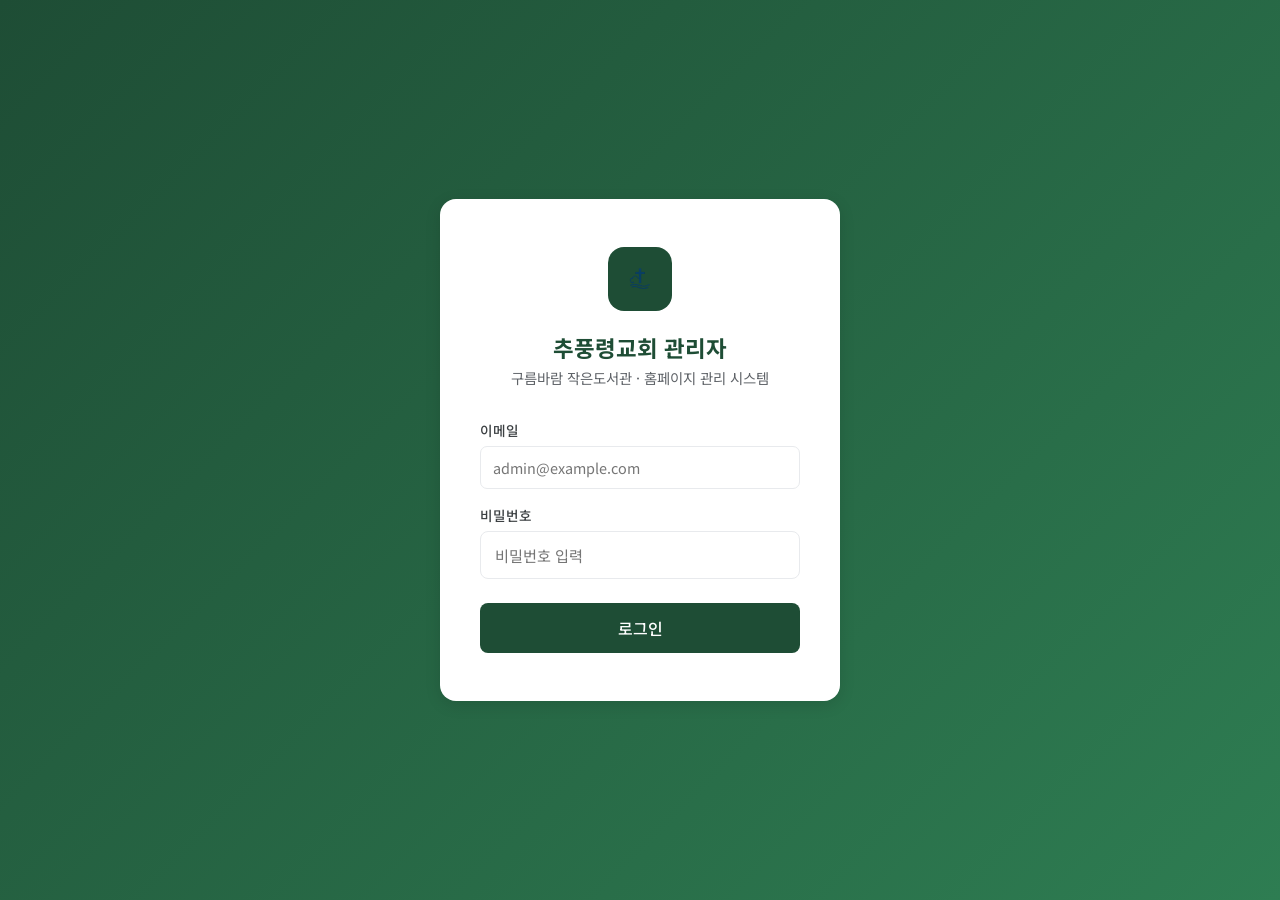
==== commit 09ce4bd8: "2026-11 홈페이지 개선: 영상 게시판, 조회수, 검색·페이지, 사진 편집, 공지 고정 - 도서관 운영시간을 사이트 설정(settings/site) 한 곳에서 관리 - 사진 그" ====
--- a/admin/index.html
+++ b/admin/index.html
@@ -461,16 +461,93 @@
     .empty-state .empty-icon { font-size: 40px; margin-bottom: 12px; }
     .empty-state p { font-size: 0.9rem; }
 
+    /* ── 2026-11 추가 ── */
+    .toolbar { display: flex; flex-wrap: wrap; align-items: center; justify-content: space-between; gap: 12px; margin-bottom: 16px; }
+    .toolbar .tab-bar { margin-bottom: 0; }
+    .search-input {
+      width: 240px; padding: 9px 12px; border: 1.5px solid var(--gray-200); border-radius: 7px;
+      font-size: 0.9rem; font-family: inherit; outline: none;
+    }
+    .search-input:focus { border-color: var(--green-mid); }
+    .table-wrap { width: 100%; overflow-x: auto; -webkit-overflow-scrolling: touch; }
+    .data-table td .btn + .btn { margin-left: 4px; }
+    .data-table td.nowrap { white-space: nowrap; }
+    .pin-tag { display:inline-block; background:#FCE8E6; color:var(--danger); font-size:0.72rem; font-weight:700; padding:2px 6px; border-radius:4px; margin-right:6px; }
+    .row-pinned td { background: #FFFBFA; }
+    .badge-praise { background:#F3E8FD; color:#8430CE; }
+    .badge-etc { background: var(--gray-100); color: var(--gray-600); }
+
+    .pin-box { background: var(--gray-50); border: 1px solid var(--gray-200); border-radius: 8px; padding: 14px; }
+    .check-label { display: flex; align-items: center; gap: 8px; font-size: 0.92rem; font-weight: 600; cursor: pointer; margin: 0; }
+    .check-label input { width: 18px; height: 18px; accent-color: var(--green-deep); }
+
+    .admin-gallery-grid { display: grid; grid-template-columns: repeat(auto-fill, minmax(150px, 1fr)); gap: 14px; }
+    .ag-thumb { aspect-ratio: 1; border-radius: 8px; overflow: hidden; background: var(--gray-100); position: relative; cursor: pointer; }
+    .ag-thumb img { width: 100%; height: 100%; object-fit: cover; }
+    .ag-count { position:absolute; top:4px; right:4px; background:rgba(0,0,0,0.6); color:white; font-size:0.72rem; font-weight:700; padding:2px 7px; border-radius:20px; }
+    .ag-title { font-size: 0.82rem; margin-top: 6px; color: var(--gray-800); font-weight: 600; white-space: nowrap; overflow: hidden; text-overflow: ellipsis; }
+    .ag-meta { display: flex; gap: 4px; align-items: center; margin-top: 2px; font-size: 0.72rem; color: var(--gray-400); flex-wrap: wrap; }
+    .ag-actions { display: flex; gap: 4px; margin-top: 6px; }
+    .ag-actions .btn { flex: 1; justify-content: center; padding: 6px 4px; }
+
+    .modal-box.wide { max-width: 820px; }
+    .ge-photos { display: grid; grid-template-columns: repeat(auto-fill, minmax(120px, 1fr)); gap: 10px; }
+    .ge-photo { position: relative; border-radius: 8px; overflow: hidden; background: var(--gray-100); border: 2px solid transparent; }
+    .ge-photo.cover { border-color: var(--amber); }
+    .ge-photo.new { border-color: var(--green-light); }
+    .ge-photo img { width: 100%; aspect-ratio: 1; object-fit: cover; display: block; }
+    .ge-label { position: absolute; top: 4px; left: 4px; font-size: 0.68rem; font-weight: 700; padding: 2px 6px; border-radius: 4px; color: white; }
+    .ge-label.cover { background: var(--amber); }
+    .ge-label.new { background: var(--green-mid); }
+    .ge-tools { display: flex; background: white; }
+    .ge-tools button { flex: 1; border: none; background: white; padding: 8px 0; font-size: 0.85rem; cursor: pointer; border-top: 1px solid var(--gray-200); }
+    .ge-tools button + button { border-left: 1px solid var(--gray-200); }
+    .ge-tools button:hover:not(:disabled) { background: var(--gray-100); }
+    .ge-tools button:disabled { color: var(--gray-200); cursor: default; }
+    .ge-tools .del { color: var(--danger); }
+
     /* 반응형 */
     @media (max-width: 900px) {
-      .admin-sidebar { display: none; }
-      .admin-content { margin-left: 0; }
+      /* 휴대전화: 사이드바를 상단 가로 메뉴로 */
+      .admin-sidebar {
+        top: 60px; width: 100%; height: auto; display: flex; overflow-x: auto;
+        padding: 6px 8px; border-right: none; border-bottom: 1px solid var(--gray-200);
+        z-index: 90; -webkit-overflow-scrolling: touch; scrollbar-width: none;
+      }
+      .admin-sidebar::-webkit-scrollbar { display: none; }
+      .sidebar-section { display: flex; margin: 0; }
+      .sidebar-label { display: none; }
+      .sidebar-item {
+        white-space: nowrap; padding: 10px 14px; border-left: none; border-radius: 20px; font-size: 0.92rem;
+      }
+      .sidebar-item.active { background: var(--green-deep); color: white; }
+      .admin-content { margin-left: 0; padding-top: 118px; }
       .stat-grid { grid-template-columns: 1fr 1fr; }
+      .admin-user, .admin-header-sub { display: none; }
     }
     @media (max-width: 600px) {
-      .content-area { padding: 16px; }
-      .form-row { grid-template-columns: 1fr; }
+      .content-area { padding: 16px 12px; }
+      .form-row, .form-row.triple { grid-template-columns: 1fr; }
       .stat-grid { grid-template-columns: 1fr 1fr; }
+      .page-header { flex-wrap: wrap; gap: 12px; }
+      .page-header .btn { width: 100%; justify-content: center; }
+      .btn { min-height: 44px; font-size: 0.95rem; }
+      .btn-sm { min-height: 38px; font-size: 0.85rem; padding: 6px 12px; }
+      input[type="text"], input[type="date"], input[type="url"], input[type="search"], select, textarea { font-size: 16px; }
+      .search-input { width: 100%; }
+      .tab-bar { width: 100%; overflow-x: auto; }
+      .tab-btn { white-space: nowrap; padding: 9px 14px; }
+      .card { padding: 16px; }
+      .data-table th, .data-table td { padding: 10px 8px; }
+      .modal-overlay { padding: 0; align-items: flex-end; }
+      .modal-box { max-height: 94vh; border-radius: 14px 14px 0 0; }
+      .modal-footer { flex-wrap: wrap; }
+      .modal-footer .btn { flex: 1; justify-content: center; }
+      .modal-footer .btn-danger { flex-basis: 100%; margin-right: 0 !important; }
+      .admin-gallery-grid { grid-template-columns: 1fr 1fr; }
+      .ge-photos { grid-template-columns: repeat(3, 1fr); }
+      .ge-tools button { padding: 10px 0; }
+      #dash-grid { grid-template-columns: 1fr !important; }
     }
 
     /* 페이지 표시 제어 */
@@ -483,7 +560,7 @@
 <!-- ====== 로그인 화면 ====== -->
 <div id="login-screen">
   <div class="login-card">
-    <div class="login-logo">⛪</div>
+    <div class="login-logo"><img src="../icon.png" alt="로고" style="width:36px;height:36px;object-fit:contain;"></div>
     <h1>추풍령교회 관리자</h1>
     <p>구름바람 작은도서관 · 홈페이지 관리 시스템</p>
 
@@ -505,7 +582,7 @@
   <!-- 헤더 -->
   <header class="admin-header">
     <div class="admin-header-left">
-      <span class="admin-header-logo">⛪</span>
+      <img src="../icon.png" alt="로고" class="admin-header-logo" style="width:28px;height:28px;object-fit:contain;">
       <div>
         <h1>추풍령교회</h1>
         <div class="admin-header-sub">구름바람 작은도서관 · 관리자 패널</div>
@@ -533,6 +610,9 @@
       <div class="sidebar-item" onclick="goPage('sermons', this)">
         <span class="sidebar-icon">🎙️</span> 설교 관리
       </div>
+      <div class="sidebar-item" onclick="goPage('videos', this)">
+        <span class="sidebar-icon">🎬</span> 영상 게시판
+      </div>
     </div>
     <div class="sidebar-section">
       <div class="sidebar-label">도서관</div>
@@ -547,6 +627,9 @@
       <div class="sidebar-label">운영</div>
       <div class="sidebar-item" onclick="goPage('inquiries', this)">
         <span class="sidebar-icon">✉️</span> 문의 내역
+      </div>
+      <div class="sidebar-item" onclick="goPage('settings', this)">
+        <span class="sidebar-icon">⚙️</span> 사이트 설정
       </div>
     </div>
   </nav>
@@ -595,7 +678,7 @@
           </div>
         </div>
 
-        <div style="display:grid; grid-template-columns:1fr 1fr; gap:20px;">
+        <div id="dash-grid" style="display:grid; grid-template-columns:1fr 1fr; gap:20px;">
           <div class="card">
             <div class="card-title">최근 공지사항</div>
             <div id="dash-notices">
@@ -640,27 +723,32 @@
         </div>
 
         <div class="card">
-          <div class="tab-bar">
-            <button class="tab-btn active" onclick="filterNotices('all', this)">전체</button>
-            <button class="tab-btn" onclick="filterNotices('church', this)">교회</button>
-            <button class="tab-btn" onclick="filterNotices('library', this)">도서관</button>
-            <button class="tab-btn" onclick="filterNotices('event', this)">행사</button>
-          </div>
-
+          <div class="toolbar">
+            <div class="tab-bar">
+              <button class="tab-btn active" onclick="filterNotices('all', this)">전체</button>
+              <button class="tab-btn" onclick="filterNotices('church', this)">교회</button>
+              <button class="tab-btn" onclick="filterNotices('library', this)">도서관</button>
+              <button class="tab-btn" onclick="filterNotices('event', this)">행사</button>
+            </div>
+            <input type="search" class="search-input" id="notice-search" placeholder="🔍 제목 검색" oninput="searchNotices()">
+          </div>
+
+          <div class="table-wrap">
           <table class="data-table">
             <thead>
               <tr>
                 <th style="width:70px">분류</th>
                 <th>제목</th>
                 <th style="width:100px">날짜</th>
-                <th style="width:80px">상태</th>
-                <th style="width:120px">관리</th>
+                <th style="width:70px">조회</th>
+                <th style="width:190px">관리</th>
               </tr>
             </thead>
             <tbody id="notices-tbody">
               <tr><td colspan="5"><div class="empty-state"><div class="empty-icon">📢</div><p>공지사항이 없습니다</p></div></td></tr>
             </tbody>
           </table>
+          </div>
         </div>
       </div>
 
@@ -681,6 +769,11 @@
         </div>
 
         <div class="card">
+          <div class="toolbar">
+            <span></span>
+            <input type="search" class="search-input" id="sermon-search" placeholder="🔍 제목·본문 검색" oninput="searchSermons()">
+          </div>
+          <div class="table-wrap">
           <table class="data-table">
             <thead>
               <tr>
@@ -689,13 +782,56 @@
                 <th style="width:90px">설교자</th>
                 <th style="width:100px">날짜</th>
                 <th style="width:140px">본문</th>
-                <th style="width:100px">관리</th>
+                <th style="width:60px">조회</th>
+                <th style="width:120px">관리</th>
               </tr>
             </thead>
             <tbody id="sermons-tbody">
-              <tr><td colspan="6"><div class="empty-state"><div class="empty-icon">🎙️</div><p>등록된 설교가 없습니다</p></div></td></tr>
+              <tr><td colspan="7"><div class="empty-state"><div class="empty-icon">🎙️</div><p>등록된 설교가 없습니다</p></div></td></tr>
             </tbody>
           </table>
+          </div>
+        </div>
+      </div>
+
+      <!-- ── 영상 게시판 ── -->
+      <div id="page-videos" class="admin-page">
+        <div class="page-header">
+          <div>
+            <h2>영상 게시판</h2>
+            <p>찬양 · 행사 · 도서관 영상 (설교와 별도)</p>
+          </div>
+          <button class="btn btn-primary" onclick="openVideoModal()">＋ 영상 등록</button>
+        </div>
+
+        <div class="card">
+          <div class="toolbar">
+            <div class="tab-bar">
+              <button class="tab-btn active" onclick="filterVideos('all', this)">전체</button>
+              <button class="tab-btn" onclick="filterVideos('praise', this)">찬양</button>
+              <button class="tab-btn" onclick="filterVideos('event', this)">행사</button>
+              <button class="tab-btn" onclick="filterVideos('library', this)">도서관</button>
+              <button class="tab-btn" onclick="filterVideos('etc', this)">기타</button>
+            </div>
+            <input type="search" class="search-input" id="video-search" placeholder="🔍 제목 검색" oninput="searchVideos()">
+          </div>
+          <div class="table-wrap">
+          <table class="data-table">
+            <thead>
+              <tr>
+                <th style="width:80px">썸네일</th>
+                <th>제목</th>
+                <th style="width:70px">분류</th>
+                <th style="width:100px">날짜</th>
+                <th style="width:60px">조회</th>
+                <th style="width:120px">관리</th>
+              </tr>
+            </thead>
+            <tbody id="videos-tbody">
+              <tr><td colspan="6"><div class="empty-state"><div class="empty-icon">🎬</div><p>등록된 영상이 없습니다</p></div></td></tr>
+            </tbody>
+          </table>
+          </div>
         </div>
       </div>
 
@@ -710,6 +846,7 @@
         </div>
 
         <div class="card">
+          <div class="table-wrap">
           <table class="data-table">
             <thead>
               <tr>
@@ -717,11 +854,12 @@
                 <th style="width:80px">대상</th>
                 <th style="width:90px">운영 현황</th>
                 <th style="width:180px">한 줄 소개</th>
-                <th style="width:100px">관리</th>
+                <th style="width:120px">관리</th>
               </tr>
             </thead>
             <tbody id="programs-tbody"></tbody>
           </table>
+          </div>
         </div>
       </div>
 
@@ -753,8 +891,8 @@
               <input type="date" id="gallery-date">
             </div>
             <div>
-              <label>제목 (선택)</label>
-              <input type="text" id="gallery-title" placeholder="활동명 입력">
+              <label>행사명 *</label>
+              <input type="text" id="gallery-title" placeholder="예) 교회학교 가을 소풍">
             </div>
           </div>
 
@@ -779,16 +917,19 @@
         </div>
 
         <div class="card">
-          <div class="card-title">📁 등록된 사진</div>
-          <div class="tab-bar">
-            <button class="tab-btn active" onclick="filterGallery('all', this)">전체</button>
-            <button class="tab-btn" onclick="filterGallery('church', this)">교회</button>
-            <button class="tab-btn" onclick="filterGallery('worship', this)">예배</button>
-            <button class="tab-btn" onclick="filterGallery('library', this)">도서관</button>
-            <button class="tab-btn" onclick="filterGallery('program', this)">프로그램</button>
-            <button class="tab-btn" onclick="filterGallery('event', this)">행사</button>
-          </div>
-          <div id="gallery-grid" style="display:grid; grid-template-columns:repeat(auto-fill, minmax(130px, 1fr)); gap:12px;">
+          <div class="card-title">📁 등록된 사진 <span style="font-weight:400;font-size:0.82rem;color:var(--gray-600);">— '편집'에서 행사명·날짜 수정, 사진 추가·삭제·순서·대표사진 변경</span></div>
+          <div class="toolbar">
+            <div class="tab-bar">
+              <button class="tab-btn active" onclick="filterGallery('all', this)">전체</button>
+              <button class="tab-btn" onclick="filterGallery('church', this)">교회</button>
+              <button class="tab-btn" onclick="filterGallery('worship', this)">예배</button>
+              <button class="tab-btn" onclick="filterGallery('library', this)">도서관</button>
+              <button class="tab-btn" onclick="filterGallery('program', this)">프로그램</button>
+              <button class="tab-btn" onclick="filterGallery('event', this)">행사</button>
+            </div>
+            <input type="search" class="search-input" id="gallery-search" placeholder="🔍 행사명 검색" oninput="searchGallery()">
+          </div>
+          <div id="gallery-grid" class="admin-gallery-grid">
             <div class="empty-state" style="grid-column:1/-1;"><div class="empty-icon">🖼️</div><p>등록된 사진이 없습니다</p></div>
           </div>
         </div>
@@ -804,6 +945,7 @@
         </div>
 
         <div class="card">
+          <div class="table-wrap">
           <table class="data-table">
             <thead>
               <tr>
@@ -812,13 +954,41 @@
                 <th style="width:110px">연락처</th>
                 <th>제목</th>
                 <th style="width:70px">확인</th>
-                <th style="width:80px">관리</th>
+                <th style="width:120px">관리</th>
               </tr>
             </thead>
             <tbody id="inquiries-tbody">
               <tr><td colspan="6"><div class="empty-state"><div class="empty-icon">✉️</div><p>문의가 없습니다</p></div></td></tr>
             </tbody>
           </table>
+          </div>
+        </div>
+      </div>
+
+      <!-- ── 사이트 설정 ── -->
+      <div id="page-settings" class="admin-page">
+        <div class="page-header">
+          <div>
+            <h2>사이트 설정</h2>
+            <p>여기서 바꾸면 홈페이지의 모든 화면에 똑같이 반영됩니다</p>
+          </div>
+        </div>
+        <div class="card">
+          <div class="card-title">📚 도서관 운영시간</div>
+          <div class="form-row">
+            <div>
+              <label>운영 요일</label>
+              <input type="text" id="set-library-days" placeholder="예) 화~일">
+            </div>
+            <div>
+              <label>운영 시간</label>
+              <input type="text" id="set-library-time" placeholder="예) 13:00 ~ 18:00">
+            </div>
+          </div>
+          <p style="font-size:0.82rem;color:var(--gray-600);margin-bottom:16px;">
+            상단 안내줄 · 도서관 소개 · 문의하기 화면에 함께 표시됩니다.
+          </p>
+          <button class="btn btn-primary" onclick="saveSettings()">저장</button>
         </div>
       </div>
 
@@ -861,6 +1031,17 @@
           <textarea id="notice-content" rows="5" placeholder="공지 내용을 입력하세요"></textarea>
         </div>
       </div>
+      <div class="pin-box">
+        <label class="check-label">
+          <input type="checkbox" id="notice-pinned" onchange="togglePinUntil()">
+          📌 중요 공지로 맨 위에 고정
+        </label>
+        <div id="notice-pin-until-wrap" style="display:none;margin-top:10px;">
+          <label>고정 해제일 (선택)</label>
+          <input type="date" id="notice-pin-until">
+          <p style="font-size:0.8rem;color:var(--gray-600);margin-top:4px;">이 날짜가 지나면 자동으로 고정이 풀립니다. 행사일을 넣어두세요. 비워두면 직접 풀 때까지 고정됩니다.</p>
+        </div>
+      </div>
     </div>
     <div class="modal-footer">
       <button class="btn btn-secondary" onclick="closeModal('notice-modal')">취소</button>
@@ -914,6 +1095,105 @@
       <button class="btn btn-secondary" onclick="closeModal('sermon-modal')">취소</button>
       <button class="btn btn-secondary" onclick="previewYoutube()">미리보기</button>
       <button class="btn btn-primary" onclick="saveSermon()">저장</button>
+    </div>
+  </div>
+</div>
+
+<!-- ====== 영상 등록 모달 ====== -->
+<div class="modal-overlay" id="video-modal">
+  <div class="modal-box">
+    <div class="modal-header">
+      <h3 id="video-modal-title">영상 등록</h3>
+      <button class="modal-close" onclick="closeModal('video-modal')">✕</button>
+    </div>
+    <div class="modal-body">
+      <input type="hidden" id="video-edit-id">
+      <div class="form-row single">
+        <div>
+          <label>영상 제목 *</label>
+          <input type="text" id="video-title" placeholder="예) 성탄 찬양 발표회">
+        </div>
+      </div>
+      <div class="form-row">
+        <div>
+          <label>분류</label>
+          <select id="video-category">
+            <option value="praise">찬양</option>
+            <option value="event">행사</option>
+            <option value="library">도서관</option>
+            <option value="etc">기타</option>
+          </select>
+        </div>
+        <div>
+          <label>날짜 *</label>
+          <input type="date" id="video-date">
+        </div>
+      </div>
+      <div class="form-row single">
+        <div>
+          <label>유튜브 URL 또는 영상 ID *</label>
+          <input type="text" id="video-youtube" placeholder="예) https://youtube.com/watch?v=...">
+        </div>
+      </div>
+      <div class="form-row single">
+        <div>
+          <label>간단한 설명 (선택)</label>
+          <textarea id="video-desc" rows="3" placeholder="영상에 대한 짧은 소개"></textarea>
+        </div>
+      </div>
+      <div id="video-preview" style="margin-top:4px; display:none;">
+        <img id="video-thumb" src="" alt="썸네일" style="width:100%; border-radius:8px; max-height:180px; object-fit:cover;">
+      </div>
+    </div>
+    <div class="modal-footer">
+      <button class="btn btn-secondary" onclick="closeModal('video-modal')">취소</button>
+      <button class="btn btn-secondary" onclick="previewVideo()">미리보기</button>
+      <button class="btn btn-primary" onclick="saveVideo()">저장</button>
+    </div>
+  </div>
+</div>
+
+<!-- ====== 사진 그룹 편집 모달 ====== -->
+<div class="modal-overlay" id="gallery-modal">
+  <div class="modal-box wide">
+    <div class="modal-header">
+      <h3>사진 편집</h3>
+      <button class="modal-close" onclick="closeGalleryEdit()">✕</button>
+    </div>
+    <div class="modal-body">
+      <div class="form-row triple">
+        <div>
+          <label>행사명 *</label>
+          <input type="text" id="ge-title">
+        </div>
+        <div>
+          <label>카테고리</label>
+          <select id="ge-category">
+            <option value="church">교회 활동</option>
+            <option value="worship">예배</option>
+            <option value="library">도서관</option>
+            <option value="program">프로그램</option>
+            <option value="event">행사</option>
+          </select>
+        </div>
+        <div>
+          <label>날짜</label>
+          <input type="date" id="ge-date">
+        </div>
+      </div>
+      <label>사진 <span id="ge-count" style="font-weight:400;color:var(--gray-600);"></span></label>
+      <p style="font-size:0.8rem;color:var(--gray-600);margin-bottom:10px;">
+        첫 번째 사진이 <strong>대표사진</strong>입니다. ◀ ▶ 로 순서를 바꾸고, ★ 로 대표사진을 지정하세요. 사진을 바꾸려면 삭제 후 새로 추가하세요.
+      </p>
+      <div id="ge-photos" class="ge-photos"></div>
+      <button class="btn btn-secondary" style="margin-top:12px;" onclick="document.getElementById('ge-file-input').click()">＋ 사진 추가</button>
+      <input type="file" id="ge-file-input" accept="image/*" multiple style="display:none" onchange="geAddFiles(event)">
+      <span id="ge-status" style="font-size:0.85rem;color:var(--gray-600);margin-left:8px;"></span>
+    </div>
+    <div class="modal-footer">
+      <button class="btn btn-danger" style="margin-right:auto;" onclick="deleteGalleryGroup()">그룹 전체 삭제</button>
+      <button class="btn btn-secondary" onclick="closeGalleryEdit()">취소</button>
+      <button class="btn btn-primary" id="ge-save-btn" onclick="saveGalleryEdit()">저장</button>
     </div>
   </div>
 </div>
@@ -1001,18 +1281,17 @@
 
 <!-- ====== Firebase & JS ====== -->
 <script type="module">
-import { initializeApp } from 'https://www.gstatic.com/firebasejs/10.12.0/firebase-app.js';
+import { initializeApp } from 'https://www.gstatic.com/firebasejs/10.12.2/firebase-app.js';
 import {
   getAuth, signInWithEmailAndPassword, signOut, onAuthStateChanged
-} from 'https://www.gstatic.com/firebasejs/10.12.0/firebase-auth.js';
+} from 'https://www.gstatic.com/firebasejs/10.12.2/firebase-auth.js';
 import {
-  getFirestore, collection, doc, addDoc, getDoc, getDocs,
-  updateDoc, deleteDoc, query, orderBy, limit, where,
-  serverTimestamp, Timestamp
-} from 'https://www.gstatic.com/firebasejs/10.12.0/firebase-firestore.js';
+  getFirestore, collection, doc, addDoc, getDoc, getDocs, setDoc,
+  updateDoc, deleteDoc, query, orderBy, serverTimestamp
+} from 'https://www.gstatic.com/firebasejs/10.12.2/firebase-firestore.js';
 import {
   getStorage, ref, uploadBytesResumable, getDownloadURL, deleteObject
-} from 'https://www.gstatic.com/firebasejs/10.12.0/firebase-storage.js';
+} from 'https://www.gstatic.com/firebasejs/10.12.2/firebase-storage.js';
 
 // ── Firebase 설정 (app.js와 동일한 값 사용) ──────────────────────────
 const firebaseConfig = {
@@ -1026,76 +1305,82 @@
 };
 // ─────────────────────────────────────────────────────────────────────
 
-let app, auth, db, storage;
-let isFirebaseReady = false;
-let currentUser = null;
+const app = initializeApp(firebaseConfig);
+const auth = getAuth(app);
+const db = getFirestore(app);
+const storage = getStorage(app);
+
 let editingInquiryId = null;
 
-// 데모 데이터
-const demoData = {
-  notices: [
-    { id:'n1', title:'2025 하반기 교회 비전 집회 안내', category:'church', date:'2025-08-20', content:'하반기 비전집회가 8월 25일부터 27일까지 진행됩니다.' },
-    { id:'n2', title:'구름빵 독서교실 신청 안내', category:'library', date:'2025-08-15', content:'9월 독서교실 참가 신청을 받습니다. 관심 있는 분은 문의해 주세요.' },
-    { id:'n3', title:'가을바람 음악회 준비위원 모집', category:'event', date:'2025-08-10', content:'10월 가을바람 음악회 준비위원을 모집합니다.' },
-  ],
-  sermons: [
-    { id:'s1', title:'하나님의 은혜와 우리의 사명', preacher:'김철홍 목사', date:'2025-08-17', scripture:'에베소서 2:8-10', youtubeId:'dQw4w9WgXcQ' },
-    { id:'s2', title:'말씀 위에 세워지는 교회', preacher:'김철홍 목사', date:'2025-08-10', scripture:'마태복음 16:18', youtubeId:'dQw4w9WgXcQ' },
-  ],
-  programs: [
-    { id:'p1', name:'구름빵 독서교실', target:'아동', status:'운영 중', desc:'그림책과 독서로 세상을 배워가는 시간', icon:'📖', isNew:false },
-    { id:'p2', name:'문해교실', target:'어르신', status:'운영 중', desc:'한글을 배우고 쓰는 삶의 교실', icon:'✏️', isNew:false },
-    { id:'p3', name:'풋살·체육 프로그램', target:'아동·청소년', status:'모집 중', desc:'아이원스포츠 연계 전문 체육활동', icon:'⚽', isNew:true },
-    { id:'p4', name:'다자녀 동아리 모임', target:'가족', status:'준비 중', desc:'다자녀 가정 교제와 공동체 형성', icon:'👨‍👩‍👧‍👦', isNew:true },
-  ],
-  gallery: [],
-  inquiries: [
-    { id:'i1', name:'이민준', phone:'010-1234-5678', subject:'도서관 프로그램 문의', message:'독서교실 신청 방법이 궁금합니다.', confirmed:false, createdAt:'2025-08-18' },
-  ]
-};
-
-// ── 초기화 ─────────────────────────────────────────────────────────
-
-try {
-  if (firebaseConfig.apiKey !== 'YOUR_API_KEY') {
-    app = initializeApp(firebaseConfig);
-    auth = getAuth(app);
-    db = getFirestore(app);
-    storage = getStorage(app);
-    isFirebaseReady = true;
-  }
-} catch(e) { console.warn('Firebase 초기화 실패:', e); }
-
-// ── 노출 (전역) ────────────────────────────────────────────────────
+// ── 유틸 ──────────────────────────────────────────────────────────
+
+/** HTML 이스케이프 — 화면에 넣는 모든 데이터에 사용 (문의 내용 등 외부 입력 포함) */
+function esc(v) {
+  return String(v ?? '')
+    .replace(/&/g,'&amp;').replace(/</g,'&lt;').replace(/>/g,'&gt;')
+    .replace(/"/g,'&quot;').replace(/'/g,'&#39;');
+}
+
+function extractYtId(str = '') {
+  const m = String(str).match(/(?:youtu\.be\/|v=|embed\/|shorts\/|live\/)([A-Za-z0-9_\-]{11})/);
+  if (m) return m[1];
+  return /^[A-Za-z0-9_\-]{11}$/.test(str) ? str : null;
+}
+
+function todayStr() {
+  const d = new Date();
+  return `${d.getFullYear()}-${String(d.getMonth()+1).padStart(2,'0')}-${String(d.getDate()).padStart(2,'0')}`;
+}
+
+function fmtTs(ts) {
+  if (!ts) return '';
+  if (ts.toDate) return ts.toDate().toLocaleDateString('ko-KR');
+  return String(ts);
+}
+
+function views(n) { return Number(n || 0).toLocaleString('ko-KR'); }
+
+function matches(text, q) { return !q || String(text || '').toLowerCase().includes(q.toLowerCase()); }
+
+function openModal(id) { document.getElementById(id).classList.add('open'); }
+window.closeModal = function(id) { document.getElementById(id).classList.remove('open'); };
+
+function showToast(msg, type='') {
+  const t = document.getElementById('toast');
+  t.textContent = msg;
+  t.className = 'show' + (type ? ' '+type : '');
+  setTimeout(() => t.className = '', 2800);
+}
+
+/** 저장 중 오류가 나면 알림으로 보여줌 */
+async function guard(fn, failMsg = '저장 중 오류가 발생했습니다') {
+  try { return await fn(); }
+  catch (e) { console.error(e); showToast(`${failMsg}: ${e.code || e.message}`, 'error'); return undefined; }
+}
+
+const CAT_NOTICE = {church:'교회',library:'도서관',event:'행사'};
+const CAT_GALLERY = {church:'교회',worship:'예배',library:'도서관',program:'프로그램',event:'행사'};
+const CAT_VIDEO = {praise:'찬양',event:'행사',library:'도서관',etc:'기타'};
+
+// ── 로그인 ─────────────────────────────────────────────────────────
 
 window.doLogin = async function() {
   const email = document.getElementById('login-email').value.trim();
   const pw = document.getElementById('login-pw').value;
   const errEl = document.getElementById('login-error');
   errEl.style.display = 'none';
-
   if (!email || !pw) { errEl.textContent = '이메일과 비밀번호를 입력하세요.'; errEl.style.display = 'block'; return; }
-
-  if (!isFirebaseReady) {
-    // 데모 로그인
-    if (email === 'admin' && pw === 'admin1234') {
-      showAdmin({ email });
-    } else {
-      errEl.style.display = 'block';
-    }
-    return;
-  }
-
   try {
     const cred = await signInWithEmailAndPassword(auth, email, pw);
     showAdmin(cred.user);
   } catch(e) {
+    errEl.textContent = '이메일 또는 비밀번호가 올바르지 않습니다.';
     errEl.style.display = 'block';
   }
 };
 
 window.doLogout = async function() {
-  if (isFirebaseReady && auth) await signOut(auth);
+  await signOut(auth);
   document.getElementById('admin-app').style.display = 'none';
   document.getElementById('login-screen').style.display = 'flex';
 };
@@ -1104,77 +1389,57 @@
   document.querySelectorAll('.admin-page').forEach(p => p.classList.remove('active'));
   document.querySelectorAll('.sidebar-item').forEach(i => i.classList.remove('active'));
   document.getElementById(`page-${name}`).classList.add('active');
-  if (el) el.classList.add('active');
+  const item = el || document.querySelector(`.sidebar-item[onclick*="'${name}'"]`);
+  if (item) { item.classList.add('active'); item.scrollIntoView?.({block:'nearest', inline:'center'}); }
+  window.scrollTo(0, 0);
   loadPage(name);
 };
 
-if (isFirebaseReady) {
-  onAuthStateChanged(auth, user => {
-    if (user) showAdmin(user);
-  });
-}
-
-// ── 로그인 후 앱 표시 ──────────────────────────────────────────────
+onAuthStateChanged(auth, user => { if (user) showAdmin(user); });
 
 function showAdmin(user) {
-  currentUser = user;
   document.getElementById('login-screen').style.display = 'none';
   document.getElementById('admin-app').style.display = 'block';
   document.getElementById('user-email-display').textContent = user.email || '관리자';
-  if (!isFirebaseReady) {
-    document.getElementById('firebase-notice').style.display = 'block';
-  }
   loadPage('dashboard');
 }
 
-// ── 페이지별 데이터 로드 ──────────────────────────────────────────
-
 async function loadPage(name) {
-  switch(name) {
-    case 'dashboard': await loadDashboard(); break;
-    case 'notices':   await loadNotices(); break;
-    case 'sermons':   await loadSermons(); break;
-    case 'programs':  await loadPrograms(); break;
-    case 'gallery':   await loadGallery(); break;
-    case 'inquiries': await loadInquiries(); break;
-  }
+  await guard(async () => {
+    switch(name) {
+      case 'dashboard': await loadDashboard(); break;
+      case 'notices':   await loadNotices(); break;
+      case 'sermons':   await loadSermons(); break;
+      case 'videos':    await loadVideos(); break;
+      case 'programs':  await loadPrograms(); break;
+      case 'gallery':   await loadGallery(); break;
+      case 'inquiries': await loadInquiries(); break;
+      case 'settings':  await loadSettings(); break;
+    }
+  }, '불러오기 오류');
 }
 
 // ── 대시보드 ──────────────────────────────────────────────────────
 
 async function loadDashboard() {
-  let notices, sermons, gallery, inquiries;
-
-  if (isFirebaseReady) {
-    const [nSnap, sSnap, gSnap, iSnap] = await Promise.all([
-      getDocs(collection(db, 'notices')),
-      getDocs(collection(db, 'sermons')),
-      getDocs(collection(db, 'gallery')),
-      getDocs(query(collection(db, 'inquiries'), where('confirmed','==',false))),
-    ]);
-    notices = nSnap.docs;
-    sermons = sSnap.docs;
-    gallery = gSnap.docs;
-    inquiries = iSnap.docs;
-
-    document.getElementById('stat-notices').textContent = notices.length;
-    document.getElementById('stat-sermons').textContent = sermons.length;
-    document.getElementById('stat-gallery').textContent = gallery.length;
-    document.getElementById('stat-inquiries').textContent = inquiries.length;
-
-    // 최근 공지 3개
-    const recentN = nSnap.docs.sort((a,b)=> b.data().date?.localeCompare(a.data().date||'') || 0).slice(0,3);
-    renderDashNotices(recentN.map(d=>({id:d.id,...d.data()})));
-    const recentI = iSnap.docs.slice(0,3);
-    renderDashInquiries(recentI.map(d=>({id:d.id,...d.data()})));
-  } else {
-    document.getElementById('stat-notices').textContent = demoData.notices.length;
-    document.getElementById('stat-sermons').textContent = demoData.sermons.length;
-    document.getElementById('stat-gallery').textContent = demoData.gallery.length;
-    document.getElementById('stat-inquiries').textContent = demoData.inquiries.filter(i=>!i.confirmed).length;
-    renderDashNotices(demoData.notices.slice(0,3));
-    renderDashInquiries(demoData.inquiries.slice(0,3));
-  }
+  const [nSnap, sSnap, gSnap, iSnap] = await Promise.all([
+    getDocs(collection(db, 'notices')),
+    getDocs(collection(db, 'sermons')),
+    getDocs(collection(db, 'gallery')),
+    getDocs(query(collection(db, 'inquiries'), orderBy('createdAt','desc'))),
+  ]);
+  // confirmed 필드가 없는 예전 문의도 '미확인'으로 셈
+  const unconfirmed = iSnap.docs.map(d=>({id:d.id,...d.data()})).filter(i => !i.confirmed);
+
+  document.getElementById('stat-notices').textContent = nSnap.size;
+  document.getElementById('stat-sermons').textContent = sSnap.size;
+  document.getElementById('stat-gallery').textContent = gSnap.size;
+  document.getElementById('stat-inquiries').textContent = unconfirmed.length;
+
+  const recentN = nSnap.docs.map(d=>({id:d.id,...d.data()}))
+    .sort((a,b)=> String(b.date||'').localeCompare(String(a.date||''))).slice(0,3);
+  renderDashNotices(recentN);
+  renderDashInquiries(unconfirmed.slice(0,3));
 }
 
 function renderDashNotices(items) {
@@ -1182,60 +1447,77 @@
   if (!items.length) { el.innerHTML = '<div class="empty-state"><div class="empty-icon">📢</div><p>공지사항이 없습니다</p></div>'; return; }
   el.innerHTML = items.map(n => `
     <div style="display:flex;align-items:center;gap:10px;padding:8px 0;border-bottom:1px solid var(--gray-100);">
-      <span class="badge badge-${n.category}">${{church:'교회',library:'도서관',event:'행사'}[n.category]||n.category}</span>
-      <span style="font-size:0.875rem;flex:1;">${n.title}</span>
-      <span style="font-size:0.8rem;color:var(--gray-400);">${n.date||''}</span>
+      <span class="badge badge-${esc(n.category)}">${esc(CAT_NOTICE[n.category]||n.category)}</span>
+      <span style="font-size:0.875rem;flex:1;min-width:0;overflow:hidden;text-overflow:ellipsis;white-space:nowrap;">${esc(n.title)}</span>
+      <span style="font-size:0.8rem;color:var(--gray-400);white-space:nowrap;">${esc(n.date)}</span>
     </div>`).join('');
 }
 
 function renderDashInquiries(items) {
   const el = document.getElementById('dash-inquiries');
-  if (!items.length) { el.innerHTML = '<div class="empty-state"><div class="empty-icon">✉️</div><p>문의가 없습니다</p></div>'; return; }
+  if (!items.length) { el.innerHTML = '<div class="empty-state"><div class="empty-icon">✉️</div><p>미확인 문의가 없습니다</p></div>'; return; }
   el.innerHTML = items.map(i => `
     <div style="padding:8px 0;border-bottom:1px solid var(--gray-100);">
       <div style="display:flex;justify-content:space-between;margin-bottom:2px;">
-        <span style="font-size:0.875rem;font-weight:500;">${i.name}</span>
-        <span style="font-size:0.8rem;color:var(--gray-400);">${i.createdAt||''}</span>
-      </div>
-      <div style="font-size:0.82rem;color:var(--gray-600);">${i.subject}</div>
+        <span style="font-size:0.875rem;font-weight:500;">${esc(i.name)}</span>
+        <span style="font-size:0.8rem;color:var(--gray-400);">${esc(fmtTs(i.createdAt))}</span>
+      </div>
+      <div style="font-size:0.82rem;color:var(--gray-600);">${esc(i.subject)}</div>
     </div>`).join('');
 }
 
 // ── 공지 ──────────────────────────────────────────────────────────
 
 let allNotices = [];
+let noticeCat = 'all';
+
+function isPinned(n) { return !!n.pinned && (!n.pinUntil || n.pinUntil >= todayStr()); }
 
 async function loadNotices() {
-  allNotices = isFirebaseReady
-    ? (await getDocs(query(collection(db,'notices'), orderBy('date','desc')))).docs.map(d=>({id:d.id,...d.data()}))
-    : [...demoData.notices];
-  renderNoticesTable(allNotices);
-}
-
-function renderNoticesTable(items) {
+  allNotices = (await getDocs(query(collection(db,'notices'), orderBy('date','desc')))).docs.map(d=>({id:d.id,...d.data()}));
+  allNotices.sort((a,b) => (isPinned(b) - isPinned(a)) || String(b.date||'').localeCompare(String(a.date||'')));
+  renderNoticesTable();
+}
+
+function renderNoticesTable() {
+  const q = document.getElementById('notice-search').value.trim();
+  const items = allNotices.filter(n => (noticeCat === 'all' || n.category === noticeCat) && matches(n.title, q));
   const tbody = document.getElementById('notices-tbody');
   if (!items.length) {
-    tbody.innerHTML = '<tr><td colspan="5"><div class="empty-state"><div class="empty-icon">📢</div><p>공지사항이 없습니다</p></div></td></tr>';
+    tbody.innerHTML = `<tr><td colspan="5"><div class="empty-state"><div class="empty-icon">📢</div><p>${q ? '검색 결과가 없습니다' : '공지사항이 없습니다'}</p></div></td></tr>`;
     return;
   }
-  const catMap = {church:'교회',library:'도서관',event:'행사'};
-  tbody.innerHTML = items.map(n => `
-    <tr>
-      <td><span class="badge badge-${n.category}">${catMap[n.category]||n.category}</span></td>
-      <td>${n.title}</td>
-      <td>${n.date||''}</td>
-      <td><span style="font-size:0.8rem;color:var(--gray-600);">게시 중</span></td>
-      <td>
-        <button class="btn btn-secondary btn-sm" onclick="editNotice('${n.id}')">수정</button>
-        <button class="btn btn-danger btn-sm" style="margin-left:4px;" onclick="deleteItem('notices','${n.id}')">삭제</button>
+  tbody.innerHTML = items.map(n => {
+    const pinned = isPinned(n);
+    const expired = n.pinned && !pinned;
+    return `
+    <tr class="${pinned ? 'row-pinned' : ''}">
+      <td><span class="badge badge-${esc(n.category)}">${esc(CAT_NOTICE[n.category]||n.category)}</span></td>
+      <td>${pinned ? '<span class="pin-tag">📌 고정</span>' : ''}${esc(n.title)}${
+        pinned && n.pinUntil ? `<div style="font-size:0.75rem;color:var(--gray-600);">~${esc(n.pinUntil)}까지 고정</div>` : ''}${
+        expired ? `<div style="font-size:0.75rem;color:var(--gray-400);">고정 기간 끝남 (${esc(n.pinUntil)})</div>` : ''}</td>
+      <td class="nowrap">${esc(n.date)}</td>
+      <td>${views(n.views)}</td>
+      <td class="nowrap">
+        <button class="btn btn-secondary btn-sm" onclick="togglePin('${esc(n.id)}')">${pinned ? '고정 해제' : '📌 고정'}</button>
+        <button class="btn btn-secondary btn-sm" onclick="editNotice('${esc(n.id)}')">수정</button>
+        <button class="btn btn-danger btn-sm" onclick="deleteItem('notices','${esc(n.id)}')">삭제</button>
       </td>
-    </tr>`).join('');
+    </tr>`;
+  }).join('');
 }
 
 window.filterNotices = function(cat, el) {
   document.querySelectorAll('#page-notices .tab-btn').forEach(b=>b.classList.remove('active'));
   el.classList.add('active');
-  renderNoticesTable(cat==='all' ? allNotices : allNotices.filter(n=>n.category===cat));
+  noticeCat = cat;
+  renderNoticesTable();
+};
+window.searchNotices = () => renderNoticesTable();
+
+window.togglePinUntil = function() {
+  document.getElementById('notice-pin-until-wrap').style.display =
+    document.getElementById('notice-pinned').checked ? 'block' : 'none';
 };
 
 window.openNoticeModal = function(data) {
@@ -1245,6 +1527,9 @@
   document.getElementById('notice-date').value = data?.date || todayStr();
   document.getElementById('notice-title').value = data?.title || '';
   document.getElementById('notice-content').value = data?.content || '';
+  document.getElementById('notice-pinned').checked = data ? isPinned(data) : false;
+  document.getElementById('notice-pin-until').value = (data && isPinned(data) && data.pinUntil) || '';
+  togglePinUntil();
   openModal('notice-modal');
 };
 
@@ -1253,30 +1538,40 @@
   if (n) openNoticeModal(n);
 };
 
+window.togglePin = async function(id) {
+  const n = allNotices.find(x=>x.id===id);
+  if (!n) return;
+  const pin = !isPinned(n);
+  const r = await guard(async () => {
+    await updateDoc(doc(db,'notices',id), { pinned: pin, pinUntil: '', updatedAt: serverTimestamp() });
+    return true;
+  });
+  if (!r) return;
+  showToast(pin ? '맨 위에 고정했습니다' : '고정을 해제했습니다');
+  await loadNotices();
+};
+
 window.saveNotice = async function() {
   const id = document.getElementById('notice-edit-id').value;
+  const pinned = document.getElementById('notice-pinned').checked;
   const data = {
     category: document.getElementById('notice-category').value,
     date: document.getElementById('notice-date').value,
     title: document.getElementById('notice-title').value.trim(),
     content: document.getElementById('notice-content').value.trim(),
+    pinned,
+    pinUntil: pinned ? document.getElementById('notice-pin-until').value : '',
   };
   if (!data.title) { showToast('제목을 입력해주세요', 'error'); return; }
-
-  if (isFirebaseReady) {
-    if (id) {
-      await updateDoc(doc(db,'notices',id), {...data, updatedAt:serverTimestamp()});
-    } else {
-      await addDoc(collection(db,'notices'), {...data, createdAt:serverTimestamp()});
-    }
-  } else {
-    if (id) {
-      const i = demoData.notices.findIndex(x=>x.id===id);
-      if (i>=0) demoData.notices[i] = {...demoData.notices[i],...data};
-    } else {
-      demoData.notices.unshift({id:'n'+Date.now(),...data});
-    }
-  }
+  if (!data.date) { showToast('날짜를 입력해주세요', 'error'); return; }
+  if (data.pinUntil && data.pinUntil < todayStr()) { showToast('고정 해제일이 이미 지났습니다', 'error'); return; }
+
+  const r = await guard(async () => {
+    if (id) await updateDoc(doc(db,'notices',id), {...data, updatedAt:serverTimestamp()});
+    else await addDoc(collection(db,'notices'), {...data, createdAt:serverTimestamp()});
+    return true;
+  });
+  if (!r) return;
   closeModal('notice-modal');
   showToast(id ? '공지가 수정되었습니다' : '공지가 등록되었습니다');
   await loadNotices();
@@ -1287,35 +1582,36 @@
 let allSermons = [];
 
 async function loadSermons() {
-  allSermons = isFirebaseReady
-    ? (await getDocs(query(collection(db,'sermons'), orderBy('date','desc')))).docs.map(d=>({id:d.id,...d.data()}))
-    : [...demoData.sermons];
-  renderSermonsTable(allSermons);
-}
-
-function renderSermonsTable(items) {
+  allSermons = (await getDocs(query(collection(db,'sermons'), orderBy('date','desc')))).docs.map(d=>({id:d.id,...d.data()}));
+  renderSermonsTable();
+}
+
+function renderSermonsTable() {
+  const q = document.getElementById('sermon-search').value.trim();
+  const items = allSermons.filter(s => matches(`${s.title} ${s.scripture||''}`, q));
   const tbody = document.getElementById('sermons-tbody');
   if (!items.length) {
-    tbody.innerHTML = '<tr><td colspan="6"><div class="empty-state"><div class="empty-icon">🎙️</div><p>등록된 설교가 없습니다</p></div></td></tr>';
+    tbody.innerHTML = `<tr><td colspan="7"><div class="empty-state"><div class="empty-icon">🎙️</div><p>${q ? '검색 결과가 없습니다' : '등록된 설교가 없습니다'}</p></div></td></tr>`;
     return;
   }
   tbody.innerHTML = items.map(s => {
-    const ytId = extractYtId(s.youtubeId || s.youtubeUrl || '');
-    const thumb = ytId ? `https://img.youtube.com/vi/${ytId}/default.jpg` : '';
+    const ytId = extractYtId(s.youtubeId || '') || extractYtId(s.youtubeUrl || '');
     return `
     <tr>
-      <td>${thumb ? `<img src="${thumb}" style="width:64px;height:36px;object-fit:cover;border-radius:4px;">` : '—'}</td>
-      <td>${s.title}</td>
-      <td>${s.preacher||'—'}</td>
-      <td>${s.date||''}</td>
-      <td style="font-size:0.82rem;">${s.scripture||'—'}</td>
-      <td>
-        <button class="btn btn-secondary btn-sm" onclick="editSermon('${s.id}')">수정</button>
-        <button class="btn btn-danger btn-sm" style="margin-left:4px;" onclick="deleteItem('sermons','${s.id}')">삭제</button>
+      <td>${ytId ? `<img src="https://img.youtube.com/vi/${ytId}/default.jpg" style="width:64px;height:36px;object-fit:cover;border-radius:4px;">` : '—'}</td>
+      <td>${esc(s.title)}</td>
+      <td>${esc(s.preacher||'—')}</td>
+      <td class="nowrap">${esc(s.date)}</td>
+      <td style="font-size:0.82rem;">${s.scripture ? esc(s.scripture) : '<span style="color:var(--danger);">본문 없음</span>'}</td>
+      <td>${views(s.views)}</td>
+      <td class="nowrap">
+        <button class="btn btn-secondary btn-sm" onclick="editSermon('${esc(s.id)}')">수정</button>
+        <button class="btn btn-danger btn-sm" onclick="deleteItem('sermons','${esc(s.id)}')">삭제</button>
       </td>
     </tr>`;
   }).join('');
 }
+window.searchSermons = () => renderSermonsTable();
 
 window.openSermonModal = function(data) {
   document.getElementById('sermon-modal-title').textContent = data ? '설교 수정' : '설교 등록';
@@ -1324,7 +1620,7 @@
   document.getElementById('sermon-preacher').value = data?.preacher || '김철홍 목사';
   document.getElementById('sermon-date').value = data?.date || todayStr();
   document.getElementById('sermon-scripture').value = data?.scripture || '';
-  document.getElementById('sermon-youtube').value = data?.youtubeId || data?.youtubeUrl || '';
+  document.getElementById('sermon-youtube').value = data?.youtubeUrl || data?.youtubeId || '';
   document.getElementById('youtube-preview').style.display = 'none';
   openModal('sermon-modal');
 };
@@ -1335,8 +1631,7 @@
 };
 
 window.previewYoutube = function() {
-  const val = document.getElementById('sermon-youtube').value.trim();
-  const id = extractYtId(val);
+  const id = extractYtId(document.getElementById('sermon-youtube').value.trim());
   if (!id) { showToast('유효한 유튜브 URL이 아닙니다', 'error'); return; }
   document.getElementById('yt-thumb').src = `https://img.youtube.com/vi/${id}/hqdefault.jpg`;
   document.getElementById('youtube-preview').style.display = 'block';
@@ -1351,35 +1646,126 @@
     preacher: document.getElementById('sermon-preacher').value.trim(),
     date: document.getElementById('sermon-date').value,
     scripture: document.getElementById('sermon-scripture').value.trim(),
-    youtubeId: ytId || ytRaw,
+    youtubeId: ytId || '',
     youtubeUrl: ytRaw,
   };
   if (!data.title) { showToast('제목을 입력해주세요', 'error'); return; }
-
-  if (isFirebaseReady) {
+  if (!data.date) { showToast('날짜를 입력해주세요', 'error'); return; }
+  if (!ytId) { showToast('유튜브 URL을 확인해주세요', 'error'); return; }
+  if (!data.scripture && !confirm('설교 본문(성경 구절)이 비어 있습니다.\n그대로 저장할까요?')) return;
+
+  const r = await guard(async () => {
     if (id) await updateDoc(doc(db,'sermons',id), {...data, updatedAt:serverTimestamp()});
     else await addDoc(collection(db,'sermons'), {...data, createdAt:serverTimestamp()});
-  } else {
-    if (id) {
-      const i = demoData.sermons.findIndex(x=>x.id===id);
-      if (i>=0) demoData.sermons[i] = {...demoData.sermons[i],...data};
-    } else {
-      demoData.sermons.unshift({id:'s'+Date.now(),...data});
-    }
-  }
+    return true;
+  });
+  if (!r) return;
   closeModal('sermon-modal');
   showToast(id ? '설교가 수정되었습니다' : '설교가 등록되었습니다');
   await loadSermons();
 };
 
+// ── 영상 게시판 ───────────────────────────────────────────────────
+
+let allVideos = [];
+let videoCat = 'all';
+
+async function loadVideos() {
+  allVideos = (await getDocs(collection(db,'videos'))).docs.map(d=>({id:d.id,...d.data()}))
+    .sort((a,b)=> String(b.date||'').localeCompare(String(a.date||'')));
+  renderVideosTable();
+}
+
+function renderVideosTable() {
+  const q = document.getElementById('video-search').value.trim();
+  const items = allVideos.filter(v => (videoCat === 'all' || (v.category||'etc') === videoCat) && matches(v.title, q));
+  const tbody = document.getElementById('videos-tbody');
+  if (!items.length) {
+    tbody.innerHTML = `<tr><td colspan="6"><div class="empty-state"><div class="empty-icon">🎬</div><p>${q ? '검색 결과가 없습니다' : '등록된 영상이 없습니다'}</p></div></td></tr>`;
+    return;
+  }
+  tbody.innerHTML = items.map(v => {
+    const ytId = extractYtId(v.youtubeId || '') || extractYtId(v.youtubeUrl || '');
+    return `
+    <tr>
+      <td>${ytId ? `<img src="https://img.youtube.com/vi/${ytId}/default.jpg" style="width:64px;height:36px;object-fit:cover;border-radius:4px;">` : '—'}</td>
+      <td>${esc(v.title)}</td>
+      <td><span class="badge badge-${esc(v.category||'etc')}">${esc(CAT_VIDEO[v.category]||'기타')}</span></td>
+      <td class="nowrap">${esc(v.date)}</td>
+      <td>${views(v.views)}</td>
+      <td class="nowrap">
+        <button class="btn btn-secondary btn-sm" onclick="editVideo('${esc(v.id)}')">수정</button>
+        <button class="btn btn-danger btn-sm" onclick="deleteItem('videos','${esc(v.id)}')">삭제</button>
+      </td>
+    </tr>`;
+  }).join('');
+}
+
+window.filterVideos = function(cat, el) {
+  document.querySelectorAll('#page-videos .tab-btn').forEach(b=>b.classList.remove('active'));
+  el.classList.add('active');
+  videoCat = cat;
+  renderVideosTable();
+};
+window.searchVideos = () => renderVideosTable();
+
+window.openVideoModal = function(data) {
+  document.getElementById('video-modal-title').textContent = data ? '영상 수정' : '영상 등록';
+  document.getElementById('video-edit-id').value = data?.id || '';
+  document.getElementById('video-title').value = data?.title || '';
+  document.getElementById('video-category').value = data?.category || 'praise';
+  document.getElementById('video-date').value = data?.date || todayStr();
+  document.getElementById('video-youtube').value = data?.youtubeUrl || data?.youtubeId || '';
+  document.getElementById('video-desc').value = data?.description || '';
+  document.getElementById('video-preview').style.display = 'none';
+  openModal('video-modal');
+};
+
+window.editVideo = function(id) {
+  const v = allVideos.find(x=>x.id===id);
+  if (v) openVideoModal(v);
+};
+
+window.previewVideo = function() {
+  const id = extractYtId(document.getElementById('video-youtube').value.trim());
+  if (!id) { showToast('유효한 유튜브 URL이 아닙니다', 'error'); return; }
+  document.getElementById('video-thumb').src = `https://img.youtube.com/vi/${id}/hqdefault.jpg`;
+  document.getElementById('video-preview').style.display = 'block';
+};
+
+window.saveVideo = async function() {
+  const id = document.getElementById('video-edit-id').value;
+  const ytRaw = document.getElementById('video-youtube').value.trim();
+  const ytId = extractYtId(ytRaw);
+  const data = {
+    title: document.getElementById('video-title').value.trim(),
+    category: document.getElementById('video-category').value,
+    date: document.getElementById('video-date').value,
+    youtubeId: ytId || '',
+    youtubeUrl: ytRaw,
+    description: document.getElementById('video-desc').value.trim(),
+  };
+  if (!data.title) { showToast('제목을 입력해주세요', 'error'); return; }
+  if (!data.date) { showToast('날짜를 입력해주세요', 'error'); return; }
+  if (!ytId) { showToast('유튜브 URL을 확인해주세요', 'error'); return; }
+
+  const r = await guard(async () => {
+    if (id) await updateDoc(doc(db,'videos',id), {...data, updatedAt:serverTimestamp()});
+    else await addDoc(collection(db,'videos'), {...data, createdAt:serverTimestamp()});
+    return true;
+  });
+  if (!r) return;
+  closeModal('video-modal');
+  showToast(id ? '영상이 수정되었습니다' : '영상이 등록되었습니다');
+  await loadVideos();
+};
+
 // ── 프로그램 ──────────────────────────────────────────────────────
 
 let allPrograms = [];
 
 async function loadPrograms() {
-  allPrograms = isFirebaseReady
-    ? (await getDocs(collection(db,'programs'))).docs.map(d=>({id:d.id,...d.data()}))
-    : [...demoData.programs];
+  allPrograms = (await getDocs(collection(db,'programs'))).docs.map(d=>({id:d.id,...d.data()}));
   renderProgramsTable(allPrograms);
 }
 
@@ -1392,13 +1778,13 @@
   const statusColor = {'운영 중':'#188038','모집 중':'#1A73E8','준비 중':'#B06000','종료':'#5F6368'};
   tbody.innerHTML = items.map(p => `
     <tr>
-      <td>${p.icon||'📌'} ${p.name}${p.isNew||p.isNew==='true'?' <span class="badge badge-new">NEW</span>':''}</td>
-      <td>${p.target||'—'}</td>
-      <td><span style="font-size:0.82rem;color:${statusColor[p.status]||'#333'};font-weight:600;">${p.status||''}</span></td>
-      <td style="font-size:0.82rem;color:var(--gray-600);">${p.desc||''}</td>
-      <td>
-        <button class="btn btn-secondary btn-sm" onclick="editProgram('${p.id}')">수정</button>
-        <button class="btn btn-danger btn-sm" style="margin-left:4px;" onclick="deleteItem('programs','${p.id}')">삭제</button>
+      <td>${esc(p.icon||'📌')} ${esc(p.name)}${p.isNew===true||p.isNew==='true'?' <span class="badge badge-new">NEW</span>':''}</td>
+      <td>${esc(p.target||'—')}</td>
+      <td><span style="font-size:0.82rem;color:${statusColor[p.status]||'#333'};font-weight:600;">${esc(p.status||'')}</span></td>
+      <td style="font-size:0.82rem;color:var(--gray-600);">${esc(p.desc||'')}</td>
+      <td class="nowrap">
+        <button class="btn btn-secondary btn-sm" onclick="editProgram('${esc(p.id)}')">수정</button>
+        <button class="btn btn-danger btn-sm" onclick="deleteItem('programs','${esc(p.id)}')">삭제</button>
       </td>
     </tr>`).join('');
 }
@@ -1434,26 +1820,64 @@
   };
   if (!data.name) { showToast('프로그램명을 입력해주세요', 'error'); return; }
 
-  if (isFirebaseReady) {
+  const r = await guard(async () => {
     if (id) await updateDoc(doc(db,'programs',id), {...data, updatedAt:serverTimestamp()});
     else await addDoc(collection(db,'programs'), {...data, createdAt:serverTimestamp()});
-  } else {
-    if (id) {
-      const i = demoData.programs.findIndex(x=>x.id===id);
-      if (i>=0) demoData.programs[i] = {...demoData.programs[i],...data};
-    } else {
-      demoData.programs.push({id:'p'+Date.now(),...data});
-    }
-  }
+    return true;
+  });
+  if (!r) return;
   closeModal('program-modal');
   showToast(id ? '프로그램이 수정되었습니다' : '프로그램이 등록되었습니다');
   await loadPrograms();
 };
 
-// ── 갤러리 ────────────────────────────────────────────────────────
+// ── 사진 공통: 업로드 전 크기 줄이기 (휴대폰 사진이 너무 커서 느려지는 것 방지) ──
+
+const MAX_SIDE = 2000;
+
+async function shrinkImage(file) {
+  if (!/^image\/(jpeg|png|webp)$/.test(file.type)) return file;
+  try {
+    const bmp = await createImageBitmap(file, { imageOrientation: 'from-image' });
+    const scale = Math.min(1, MAX_SIDE / Math.max(bmp.width, bmp.height));
+    if (scale === 1 && file.size < 1.5 * 1024 * 1024) { bmp.close?.(); return file; }
+    const canvas = document.createElement('canvas');
+    canvas.width = Math.round(bmp.width * scale);
+    canvas.height = Math.round(bmp.height * scale);
+    canvas.getContext('2d').drawImage(bmp, 0, 0, canvas.width, canvas.height);
+    bmp.close?.();
+    const blob = await new Promise(res => canvas.toBlob(res, 'image/jpeg', 0.85));
+    if (!blob || blob.size >= file.size) return file;
+    return new File([blob], file.name.replace(/\.\w+$/, '') + '.jpg', { type: 'image/jpeg' });
+  } catch (e) {
+    console.warn('사진 크기 조정 실패, 원본 업로드:', e);
+    return file;
+  }
+}
+
+async function uploadOne(file, date, onDone) {
+  const small = await shrinkImage(file);
+  const safeName = small.name.replace(/[^\w.\-가-힣]/g, '_');
+  const storRef = ref(storage, `gallery/${date}/${Date.now()}_${safeName}`);
+  const task = uploadBytesResumable(storRef, small, { contentType: small.type });
+  await new Promise((res, rej) => task.on('state_changed', null, rej, res));
+  const url = await getDownloadURL(task.snapshot.ref);
+  onDone?.();
+  return { url, path: storRef.fullPath };
+}
+
+async function removeStorage(paths) {
+  for (const p of paths) {
+    if (!p) continue;
+    try { await deleteObject(ref(storage, p)); } catch (e) { console.warn('저장소 파일 삭제 실패:', p, e.code); }
+  }
+}
+
+// ── 갤러리: 새 그룹 업로드 ─────────────────────────────────────────
 
 let pendingFiles = [];
 let allGallery = [];
+let galleryCat = 'all';
 
 window.handleFileSelect = function(e) { addFiles(Array.from(e.target.files)); e.target.value = ''; };
 window.handleDragOver = function(e) { e.preventDefault(); document.getElementById('upload-zone').classList.add('dragover'); };
@@ -1464,31 +1888,30 @@
   addFiles(Array.from(e.dataTransfer.files).filter(f=>f.type.startsWith('image/')));
 };
 
+let previewSeq = 0;
 function addFiles(files) {
+  const grid = document.getElementById('preview-grid');
   files.forEach(f => {
-    if (pendingFiles.find(p=>p.name===f.name)) return;
-    pendingFiles.push(f);
-    const reader = new FileReader();
-    reader.onload = e2 => {
-      const grid = document.getElementById('preview-grid');
-      const div = document.createElement('div');
-      div.className = 'preview-item';
-      div.dataset.name = f.name;
-      div.innerHTML = `<img src="${e2.target.result}"><button class="preview-remove" onclick="removePreview('${f.name}')">✕</button>`;
-      grid.appendChild(div);
-    };
-    reader.readAsDataURL(f);
+    if (pendingFiles.find(p=>p.file.name===f.name && p.file.size===f.size)) return;
+    const key = 'pf' + (++previewSeq);
+    pendingFiles.push({ key, file: f });
+    const div = document.createElement('div');
+    div.className = 'preview-item';
+    div.dataset.key = key;
+    const img = document.createElement('img');
+    img.src = URL.createObjectURL(f);
+    const btn = document.createElement('button');
+    btn.className = 'preview-remove';
+    btn.textContent = '✕';
+    btn.onclick = () => { pendingFiles = pendingFiles.filter(p=>p.key!==key); URL.revokeObjectURL(img.src); div.remove(); };
+    div.append(img, btn);
+    grid.appendChild(div);
   });
 }
-
-window.removePreview = function(name) {
-  pendingFiles = pendingFiles.filter(f=>f.name!==name);
-  const el = document.querySelector(`[data-name="${name}"]`);
-  if (el) el.remove();
-};
 
 window.clearPreview = function() {
   pendingFiles = [];
+  document.querySelectorAll('#preview-grid img').forEach(i => URL.revokeObjectURL(i.src));
   document.getElementById('preview-grid').innerHTML = '';
   document.getElementById('upload-status').textContent = '';
 };
@@ -1498,81 +1921,211 @@
   const category = document.getElementById('gallery-category').value;
   const date = document.getElementById('gallery-date').value || todayStr();
   const title = document.getElementById('gallery-title').value.trim();
+  if (!title) { showToast('행사명을 입력해주세요', 'error'); document.getElementById('gallery-title').focus(); return; }
+
   const status = document.getElementById('upload-status');
-  status.textContent = `0 / ${pendingFiles.length} 업로드 중...`;
-
-  if (!isFirebaseReady) {
-    // 데모 모드: URL 없이 저장
-    pendingFiles.forEach(f => {
-      demoData.gallery.push({ id:'g'+Date.now()+Math.random(), category, date, title:title||f.name, url:'' });
+  const total = pendingFiles.length;
+  let done = 0;
+  status.textContent = `0 / ${total} 업로드 중...`;
+
+  const uploaded = [];
+  const r = await guard(async () => {
+    for (const { file } of pendingFiles) {
+      uploaded.push(await uploadOne(file, date, () => { done++; status.textContent = `${done} / ${total} 완료`; }));
+    }
+    const urls = uploaded.map(u=>u.url);
+    await addDoc(collection(db,'gallery'), {
+      title, category, date,
+      urls,
+      url: urls[0],
+      storPaths: uploaded.map(u=>u.path),
+      createdAt: serverTimestamp()
     });
-    showToast(`${pendingFiles.length}장이 등록되었습니다`);
-    clearPreview();
-    await loadGallery();
+    return true;
+  }, '업로드 실패');
+
+  if (!r) {
+    await removeStorage(uploaded.map(u=>u.path));   // 반쯤 올라간 파일 정리
+    status.textContent = '업로드 실패';
     return;
   }
-
-  let done = 0;
-  for (const file of pendingFiles) {
-    const storRef = ref(storage, `gallery/${date}/${Date.now()}_${file.name}`);
-    const task = uploadBytesResumable(storRef, file);
-    await new Promise((res, rej) => {
-      task.on('state_changed', null, rej, async () => {
-        const url = await getDownloadURL(task.snapshot.ref);
-        await addDoc(collection(db,'gallery'), {
-          url, category, date, title:title||file.name,
-          storPath: storRef.fullPath, createdAt: serverTimestamp()
-        });
-        done++;
-        status.textContent = `${done} / ${pendingFiles.length} 완료`;
-        res();
-      });
-    });
-  }
-
-  showToast(`${pendingFiles.length}장 업로드 완료`);
+  showToast(`${total}장 업로드 완료`);
+  document.getElementById('gallery-title').value = '';
   clearPreview();
   await loadGallery();
 };
 
 async function loadGallery() {
-  allGallery = isFirebaseReady
-    ? (await getDocs(query(collection(db,'gallery'), orderBy('date','desc')))).docs.map(d=>({id:d.id,...d.data()}))
-    : [...demoData.gallery];
-  renderGalleryGrid(allGallery);
-}
-
-function renderGalleryGrid(items) {
+  allGallery = (await getDocs(collection(db,'gallery'))).docs.map(d=>({id:d.id,...d.data()}))
+    .sort((a,b)=> String(b.date||'').localeCompare(String(a.date||'')));
+  renderGalleryGrid();
+}
+
+function groupPhotos(g) {
+  const urls = g.urls?.length ? g.urls : (g.url ? [g.url] : []);
+  const paths = g.storPaths?.length ? g.storPaths : (g.storPath ? [g.storPath] : []);
+  return urls.map((url, i) => ({ url, path: paths[i] || '' }));
+}
+
+function renderGalleryGrid() {
+  const q = document.getElementById('gallery-search').value.trim();
+  const items = allGallery.filter(g => (galleryCat === 'all' || g.category === galleryCat) && matches(g.title, q));
   const grid = document.getElementById('gallery-grid');
   if (!items.length) {
-    grid.innerHTML = '<div class="empty-state" style="grid-column:1/-1;"><div class="empty-icon">🖼️</div><p>등록된 사진이 없습니다</p></div>';
+    grid.innerHTML = `<div class="empty-state" style="grid-column:1/-1;"><div class="empty-icon">🖼️</div><p>${q ? '검색 결과가 없습니다' : '등록된 사진이 없습니다'}</p></div>`;
     return;
   }
-  const catLabel = {church:'교회',worship:'예배',library:'도서관',program:'프로그램',event:'행사'};
-  grid.innerHTML = items.map(g => `
-    <div style="position:relative;">
-      <div style="aspect-ratio:1;border-radius:8px;overflow:hidden;background:var(--gray-100);">
-        ${g.url ? `<img src="${g.url}" style="width:100%;height:100%;object-fit:cover;">` : `<div style="width:100%;height:100%;display:flex;align-items:center;justify-content:center;font-size:32px;">🖼️</div>`}
-      </div>
-      <div style="position:absolute;top:4px;left:4px;"><span class="badge badge-library" style="font-size:0.68rem;">${catLabel[g.category]||g.category}</span></div>
-      <button class="btn btn-danger btn-sm" style="width:100%;margin-top:4px;padding:4px;" onclick="deleteGalleryItem('${g.id}','${g.storPath||''}')">삭제</button>
-    </div>`).join('');
+  grid.innerHTML = items.map(g => {
+    const photos = groupPhotos(g);
+    const cover = photos[0]?.url || '';
+    return `
+    <div>
+      <div class="ag-thumb" onclick="openGalleryEdit('${esc(g.id)}')">
+        ${cover ? `<img src="${esc(cover)}" loading="lazy">` : `<div style="width:100%;height:100%;display:flex;align-items:center;justify-content:center;font-size:32px;">🖼️</div>`}
+        ${photos.length > 1 ? `<div class="ag-count">${photos.length}장</div>` : ''}
+      </div>
+      <div class="ag-title" title="${esc(g.title)}">${esc(g.title||'(행사명 없음)')}</div>
+      <div class="ag-meta">
+        <span class="badge badge-library" style="font-size:0.65rem;">${esc(CAT_GALLERY[g.category]||g.category)}</span>
+        <span>${esc(g.date)}</span><span>· 조회 ${views(g.views)}</span>
+      </div>
+      <div class="ag-actions">
+        <button class="btn btn-secondary btn-sm" onclick="openGalleryEdit('${esc(g.id)}')">편집</button>
+      </div>
+    </div>`;
+  }).join('');
 }
 
 window.filterGallery = function(cat, el) {
   document.querySelectorAll('#page-gallery .tab-btn').forEach(b=>b.classList.remove('active'));
   el.classList.add('active');
-  renderGalleryGrid(cat==='all' ? allGallery : allGallery.filter(g=>g.category===cat));
-};
-
-window.deleteGalleryItem = async function(id, storPath) {
-  if (!confirm('이 사진을 삭제할까요?')) return;
-  if (isFirebaseReady) {
-    await deleteDoc(doc(db,'gallery',id));
-    if (storPath) { try { await deleteObject(ref(storage,storPath)); } catch(e) {} }
-  } else {
-    demoData.gallery = demoData.gallery.filter(g=>g.id!==id);
+  galleryCat = cat;
+  renderGalleryGrid();
+};
+window.searchGallery = () => renderGalleryGrid();
+
+// ── 갤러리: 그룹 편집 (행사명·날짜·카테고리, 사진 추가/삭제/순서/대표) ──
+
+let ge = null;  // { id, photos:[{url,path,file?,preview?}], removed:[paths] }
+
+window.openGalleryEdit = function(id) {
+  const g = allGallery.find(x=>x.id===id);
+  if (!g) return;
+  ge = { id, photos: groupPhotos(g), removed: [] };
+  document.getElementById('ge-title').value = g.title || '';
+  document.getElementById('ge-category').value = g.category || 'church';
+  document.getElementById('ge-date').value = g.date || '';
+  document.getElementById('ge-status').textContent = '';
+  renderGePhotos();
+  openModal('gallery-modal');
+};
+
+function renderGePhotos() {
+  const wrap = document.getElementById('ge-photos');
+  const n = ge.photos.length;
+  document.getElementById('ge-count').textContent = `(${n}장)`;
+  wrap.innerHTML = ge.photos.map((p, i) => `
+    <div class="ge-photo ${i===0 ? 'cover' : ''} ${p.file ? 'new' : ''}">
+      <img src="${esc(p.preview || p.url)}" loading="lazy">
+      ${i===0 ? '<span class="ge-label cover">대표</span>' : (p.file ? '<span class="ge-label new">추가 예정</span>' : '')}
+      <div class="ge-tools">
+        <button title="앞으로" onclick="geMove(${i},-1)" ${i===0?'disabled':''}>◀</button>
+        <button title="대표사진으로" onclick="geCover(${i})" ${i===0?'disabled':''}>★</button>
+        <button title="뒤로" onclick="geMove(${i},1)" ${i===n-1?'disabled':''}>▶</button>
+        <button title="삭제" class="del" onclick="geRemove(${i})">🗑</button>
+      </div>
+    </div>`).join('') || '<p style="grid-column:1/-1;color:var(--gray-400);font-size:0.9rem;">사진이 없습니다. 사진을 추가하세요.</p>';
+}
+
+window.geMove = function(i, d) {
+  const j = i + d;
+  if (j < 0 || j >= ge.photos.length) return;
+  [ge.photos[i], ge.photos[j]] = [ge.photos[j], ge.photos[i]];
+  renderGePhotos();
+};
+window.geCover = function(i) {
+  const [p] = ge.photos.splice(i, 1);
+  ge.photos.unshift(p);
+  renderGePhotos();
+};
+window.geRemove = function(i) {
+  const [p] = ge.photos.splice(i, 1);
+  if (p.file) URL.revokeObjectURL(p.preview);
+  else if (p.path) ge.removed.push(p.path);
+  renderGePhotos();
+};
+window.geAddFiles = function(e) {
+  Array.from(e.target.files).filter(f=>f.type.startsWith('image/')).forEach(f => {
+    ge.photos.push({ file: f, preview: URL.createObjectURL(f) });
+  });
+  e.target.value = '';
+  renderGePhotos();
+};
+
+window.closeGalleryEdit = function() {
+  ge?.photos.forEach(p => { if (p.file) URL.revokeObjectURL(p.preview); });
+  ge = null;
+  closeModal('gallery-modal');
+};
+
+window.saveGalleryEdit = async function() {
+  if (!ge) return;
+  const title = document.getElementById('ge-title').value.trim();
+  const category = document.getElementById('ge-category').value;
+  const date = document.getElementById('ge-date').value || todayStr();
+  if (!title) { showToast('행사명을 입력해주세요', 'error'); return; }
+  if (!ge.photos.length) { showToast('사진이 한 장 이상 있어야 합니다. 전체 삭제는 "그룹 전체 삭제"를 누르세요.', 'error'); return; }
+
+  const btn = document.getElementById('ge-save-btn');
+  const status = document.getElementById('ge-status');
+  btn.disabled = true;
+
+  const newOnes = ge.photos.filter(p => p.file);
+  const uploadedPaths = [];
+  let done = 0;
+  const r = await guard(async () => {
+    for (const p of newOnes) {
+      status.textContent = `새 사진 업로드 중... ${done} / ${newOnes.length}`;
+      const u = await uploadOne(p.file, date);
+      uploadedPaths.push(u.path);
+      URL.revokeObjectURL(p.preview);
+      Object.assign(p, { url: u.url, path: u.path, file: null, preview: null });
+      done++;
+    }
+    status.textContent = '저장 중...';
+    const urls = ge.photos.map(p=>p.url);
+    await updateDoc(doc(db,'gallery',ge.id), {
+      title, category, date,
+      urls, url: urls[0],
+      storPaths: ge.photos.map(p=>p.path || ''),
+      updatedAt: serverTimestamp(),
+    });
+    return true;
+  });
+  btn.disabled = false;
+
+  if (!r) {
+    await removeStorage(uploadedPaths);   // 저장 실패 시 새로 올린 파일 정리
+    status.textContent = '저장 실패';
+    return;
   }
+  await removeStorage(ge.removed);        // 저장 성공 후에만 삭제한 사진 파일 정리
+  ge = null;
+  closeModal('gallery-modal');
+  showToast('사진 정보가 수정되었습니다');
+  await loadGallery();
+};
+
+window.deleteGalleryGroup = async function() {
+  if (!ge) return;
+  const g = allGallery.find(x=>x.id===ge.id);
+  if (!confirm(`"${g?.title || ''}" 사진 ${groupPhotos(g||{}).length}장을 모두 삭제할까요?\n되돌릴 수 없습니다.`)) return;
+  const r = await guard(async () => { await deleteDoc(doc(db,'gallery',ge.id)); return true; }, '삭제 실패');
+  if (!r) return;
+  await removeStorage([...groupPhotos(g||{}).map(p=>p.path), ...ge.removed]);
+  ge.photos.forEach(p => { if (p.file) URL.revokeObjectURL(p.preview); });
+  ge = null;
+  closeModal('gallery-modal');
   showToast('사진이 삭제되었습니다');
   await loadGallery();
 };
@@ -1582,9 +2135,7 @@
 let allInquiries = [];
 
 async function loadInquiries() {
-  allInquiries = isFirebaseReady
-    ? (await getDocs(query(collection(db,'inquiries'), orderBy('createdAt','desc')))).docs.map(d=>({id:d.id,...d.data()}))
-    : [...demoData.inquiries];
+  allInquiries = (await getDocs(query(collection(db,'inquiries'), orderBy('createdAt','desc')))).docs.map(d=>({id:d.id,...d.data()}));
   renderInquiriesTable(allInquiries);
 }
 
@@ -1594,35 +2145,31 @@
     tbody.innerHTML = '<tr><td colspan="6"><div class="empty-state"><div class="empty-icon">✉️</div><p>문의가 없습니다</p></div></td></tr>';
     return;
   }
-  tbody.innerHTML = items.map(i => {
-    const dateStr = i.createdAt?.toDate ? i.createdAt.toDate().toLocaleDateString('ko-KR') : (i.createdAt||'');
-    return `
+  tbody.innerHTML = items.map(i => `
     <tr>
-      <td>${dateStr}</td>
-      <td>${i.name}</td>
-      <td>${i.phone}</td>
-      <td>${i.subject}</td>
+      <td class="nowrap">${esc(fmtTs(i.createdAt))}</td>
+      <td>${esc(i.name)}</td>
+      <td class="nowrap">${esc(i.phone)}</td>
+      <td>${esc(i.subject)}</td>
       <td>${i.confirmed ? '<span style="color:var(--success);font-size:0.8rem;">✓ 확인</span>' : '<span style="color:var(--danger);font-size:0.8rem;">미확인</span>'}</td>
-      <td>
-        <button class="btn btn-secondary btn-sm" onclick="viewInquiry('${i.id}')">상세</button>
-        <button class="btn btn-danger btn-sm" style="margin-left:4px;" onclick="deleteItem('inquiries','${i.id}')">삭제</button>
+      <td class="nowrap">
+        <button class="btn btn-secondary btn-sm" onclick="viewInquiry('${esc(i.id)}')">상세</button>
+        <button class="btn btn-danger btn-sm" onclick="deleteItem('inquiries','${esc(i.id)}')">삭제</button>
       </td>
-    </tr>`;
-  }).join('');
+    </tr>`).join('');
 }
 
 window.viewInquiry = function(id) {
   const i = allInquiries.find(x=>x.id===id);
   if (!i) return;
   editingInquiryId = id;
-  const dateStr = i.createdAt?.toDate ? i.createdAt.toDate().toLocaleDateString('ko-KR') : (i.createdAt||'');
   document.getElementById('inquiry-detail-body').innerHTML = `
     <table style="width:100%;border-collapse:collapse;font-size:0.9rem;">
-      <tr><td style="width:80px;padding:10px;color:var(--gray-600);font-weight:500;">이름</td><td style="padding:10px;">${i.name}</td></tr>
-      <tr style="background:var(--gray-50);"><td style="padding:10px;color:var(--gray-600);font-weight:500;">연락처</td><td style="padding:10px;">${i.phone}</td></tr>
-      <tr><td style="padding:10px;color:var(--gray-600);font-weight:500;">제목</td><td style="padding:10px;">${i.subject}</td></tr>
-      <tr style="background:var(--gray-50);"><td style="padding:10px;color:var(--gray-600);font-weight:500;">날짜</td><td style="padding:10px;">${dateStr}</td></tr>
-      <tr><td colspan="2" style="padding:10px;"><div style="background:var(--gray-50);padding:14px;border-radius:8px;line-height:1.7;">${(i.message||'').replace(/\n/g,'<br>')}</div></td></tr>
+      <tr><td style="width:80px;padding:10px;color:var(--gray-600);font-weight:500;">이름</td><td style="padding:10px;">${esc(i.name)}</td></tr>
+      <tr style="background:var(--gray-50);"><td style="padding:10px;color:var(--gray-600);font-weight:500;">연락처</td><td style="padding:10px;">${esc(i.phone)}</td></tr>
+      <tr><td style="padding:10px;color:var(--gray-600);font-weight:500;">제목</td><td style="padding:10px;">${esc(i.subject)}</td></tr>
+      <tr style="background:var(--gray-50);"><td style="padding:10px;color:var(--gray-600);font-weight:500;">날짜</td><td style="padding:10px;">${esc(fmtTs(i.createdAt))}</td></tr>
+      <tr><td colspan="2" style="padding:10px;"><div style="background:var(--gray-50);padding:14px;border-radius:8px;line-height:1.7;white-space:pre-wrap;">${esc(i.message)}</div></td></tr>
     </table>`;
   document.getElementById('inquiry-confirm-btn').style.display = i.confirmed ? 'none' : 'inline-flex';
   openModal('inquiry-modal');
@@ -1630,55 +2177,44 @@
 
 window.confirmInquiry = async function() {
   if (!editingInquiryId) return;
-  if (isFirebaseReady) {
-    await updateDoc(doc(db,'inquiries',editingInquiryId), {confirmed:true});
-  } else {
-    const i = demoData.inquiries.find(x=>x.id===editingInquiryId);
-    if (i) i.confirmed = true;
-  }
+  const r = await guard(async () => { await updateDoc(doc(db,'inquiries',editingInquiryId), {confirmed:true}); return true; });
+  if (!r) return;
   closeModal('inquiry-modal');
   showToast('확인 처리되었습니다');
   await loadInquiries();
 };
 
+// ── 사이트 설정 ───────────────────────────────────────────────────
+
+async function loadSettings() {
+  const s = await getDoc(doc(db,'settings','site'));
+  const d = s.exists() ? s.data() : {};
+  document.getElementById('set-library-days').value = d.libraryDays || '화~일';
+  document.getElementById('set-library-time').value = d.libraryTime || '13:00 ~ 18:00';
+}
+
+window.saveSettings = async function() {
+  const data = {
+    libraryDays: document.getElementById('set-library-days').value.trim(),
+    libraryTime: document.getElementById('set-library-time').value.trim(),
+  };
+  if (!data.libraryDays || !data.libraryTime) { showToast('운영 요일과 시간을 모두 입력해주세요', 'error'); return; }
+  const r = await guard(async () => {
+    await setDoc(doc(db,'settings','site'), {...data, updatedAt: serverTimestamp()}, { merge: true });
+    return true;
+  });
+  if (r) showToast('설정이 저장되었습니다. 홈페이지에 바로 반영됩니다.');
+};
+
 // ── 공통 삭제 ────────────────────────────────────────────────────
 
 window.deleteItem = async function(col, id) {
   if (!confirm('정말 삭제할까요?')) return;
-  if (isFirebaseReady) {
-    await deleteDoc(doc(db, col, id));
-  } else {
-    if (demoData[col]) demoData[col] = demoData[col].filter(x=>x.id!==id);
-  }
+  const r = await guard(async () => { await deleteDoc(doc(db, col, id)); return true; }, '삭제 실패');
+  if (!r) return;
   showToast('삭제되었습니다');
-  await loadPage(
-    col === 'notices' ? 'notices' :
-    col === 'sermons' ? 'sermons' :
-    col === 'programs' ? 'programs' :
-    col === 'gallery' ? 'gallery' : 'inquiries'
-  );
-};
-
-// ── 유틸 ──────────────────────────────────────────────────────────
-
-function extractYtId(str) {
-  const m = str.match(/(?:youtu\.be\/|v=|embed\/)([A-Za-z0-9_\-]{11})/);
-  return m ? m[1] : (str.length === 11 ? str : null);
-}
-
-function todayStr() {
-  return new Date().toISOString().slice(0,10);
-}
-
-function openModal(id) { document.getElementById(id).classList.add('open'); }
-window.closeModal = function(id) { document.getElementById(id).classList.remove('open'); };
-
-function showToast(msg, type='') {
-  const t = document.getElementById('toast');
-  t.textContent = msg;
-  t.className = 'show' + (type ? ' '+type : '');
-  setTimeout(() => t.className = '', 2800);
-}
+  await loadPage(col);
+};
 
 // ── 엔터 키 로그인 ────────────────────────────────────────────────
 document.getElementById('login-pw').addEventListener('keydown', e => {
